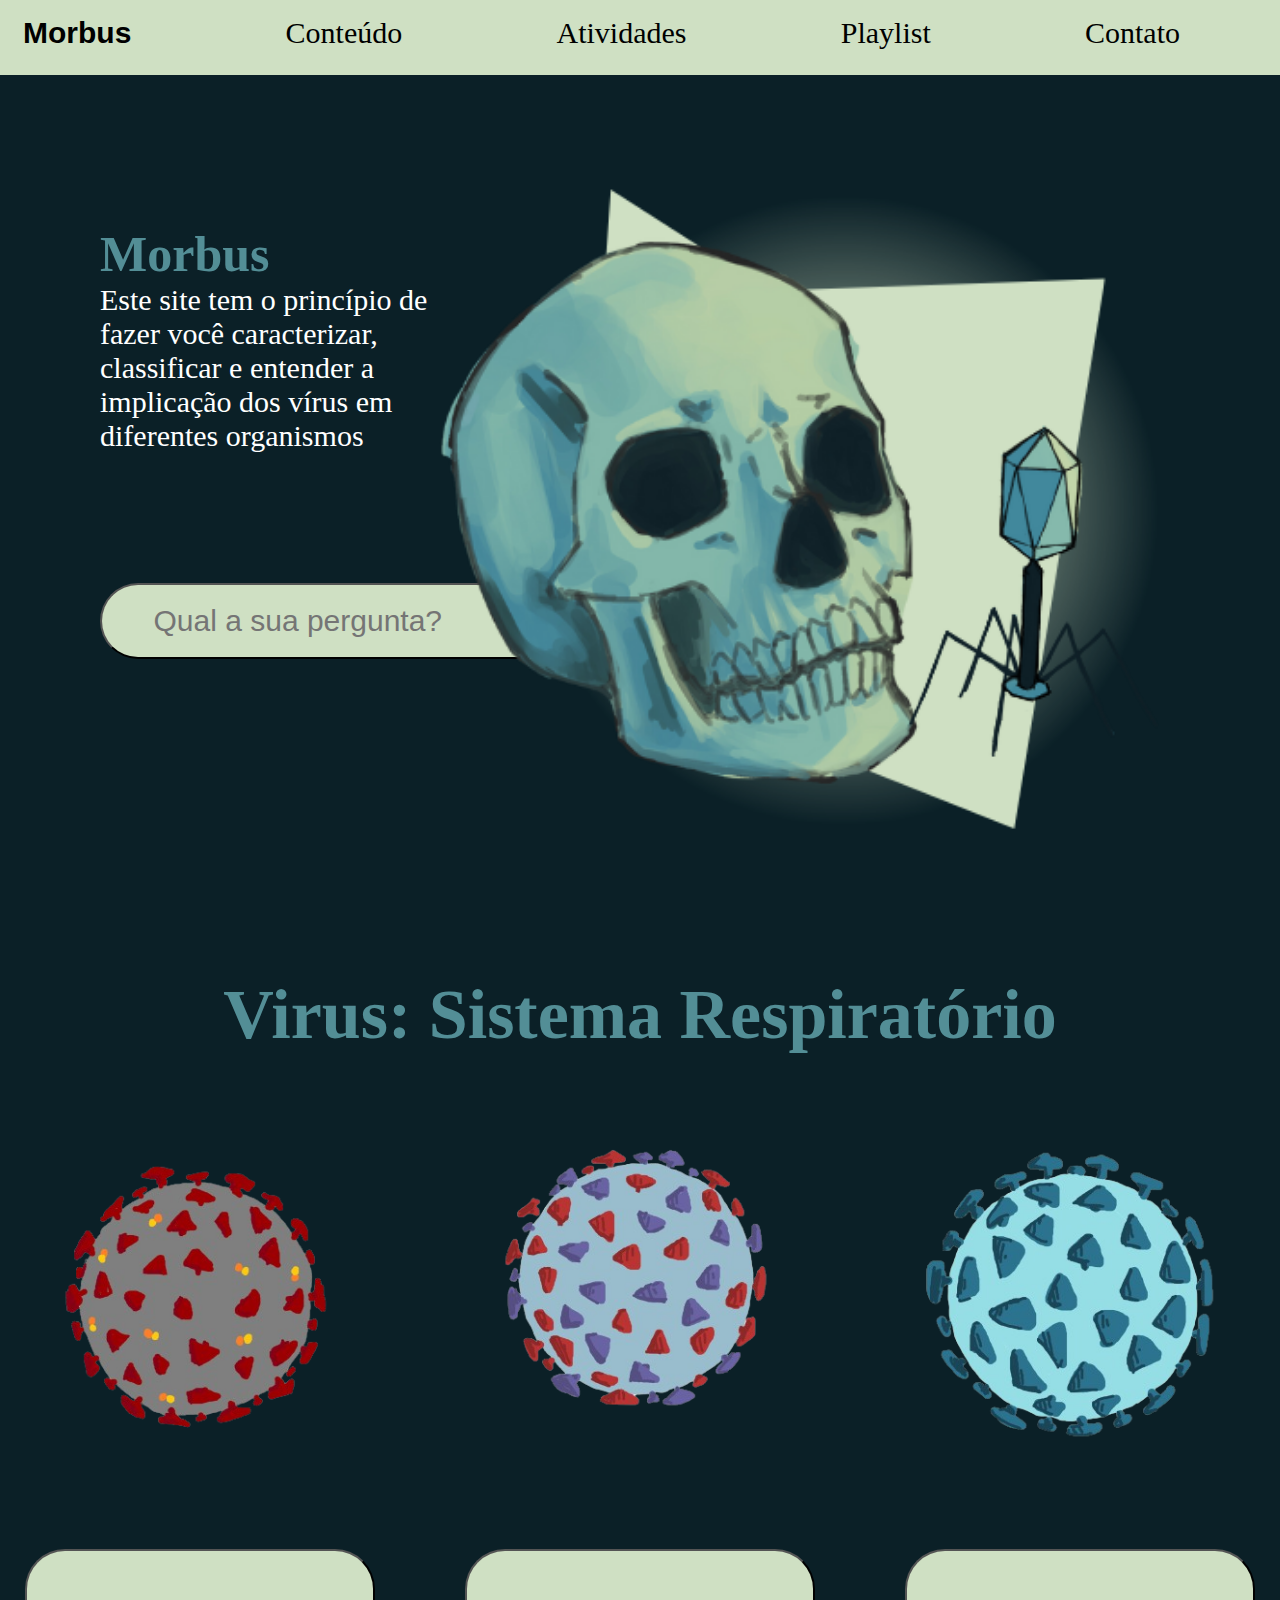
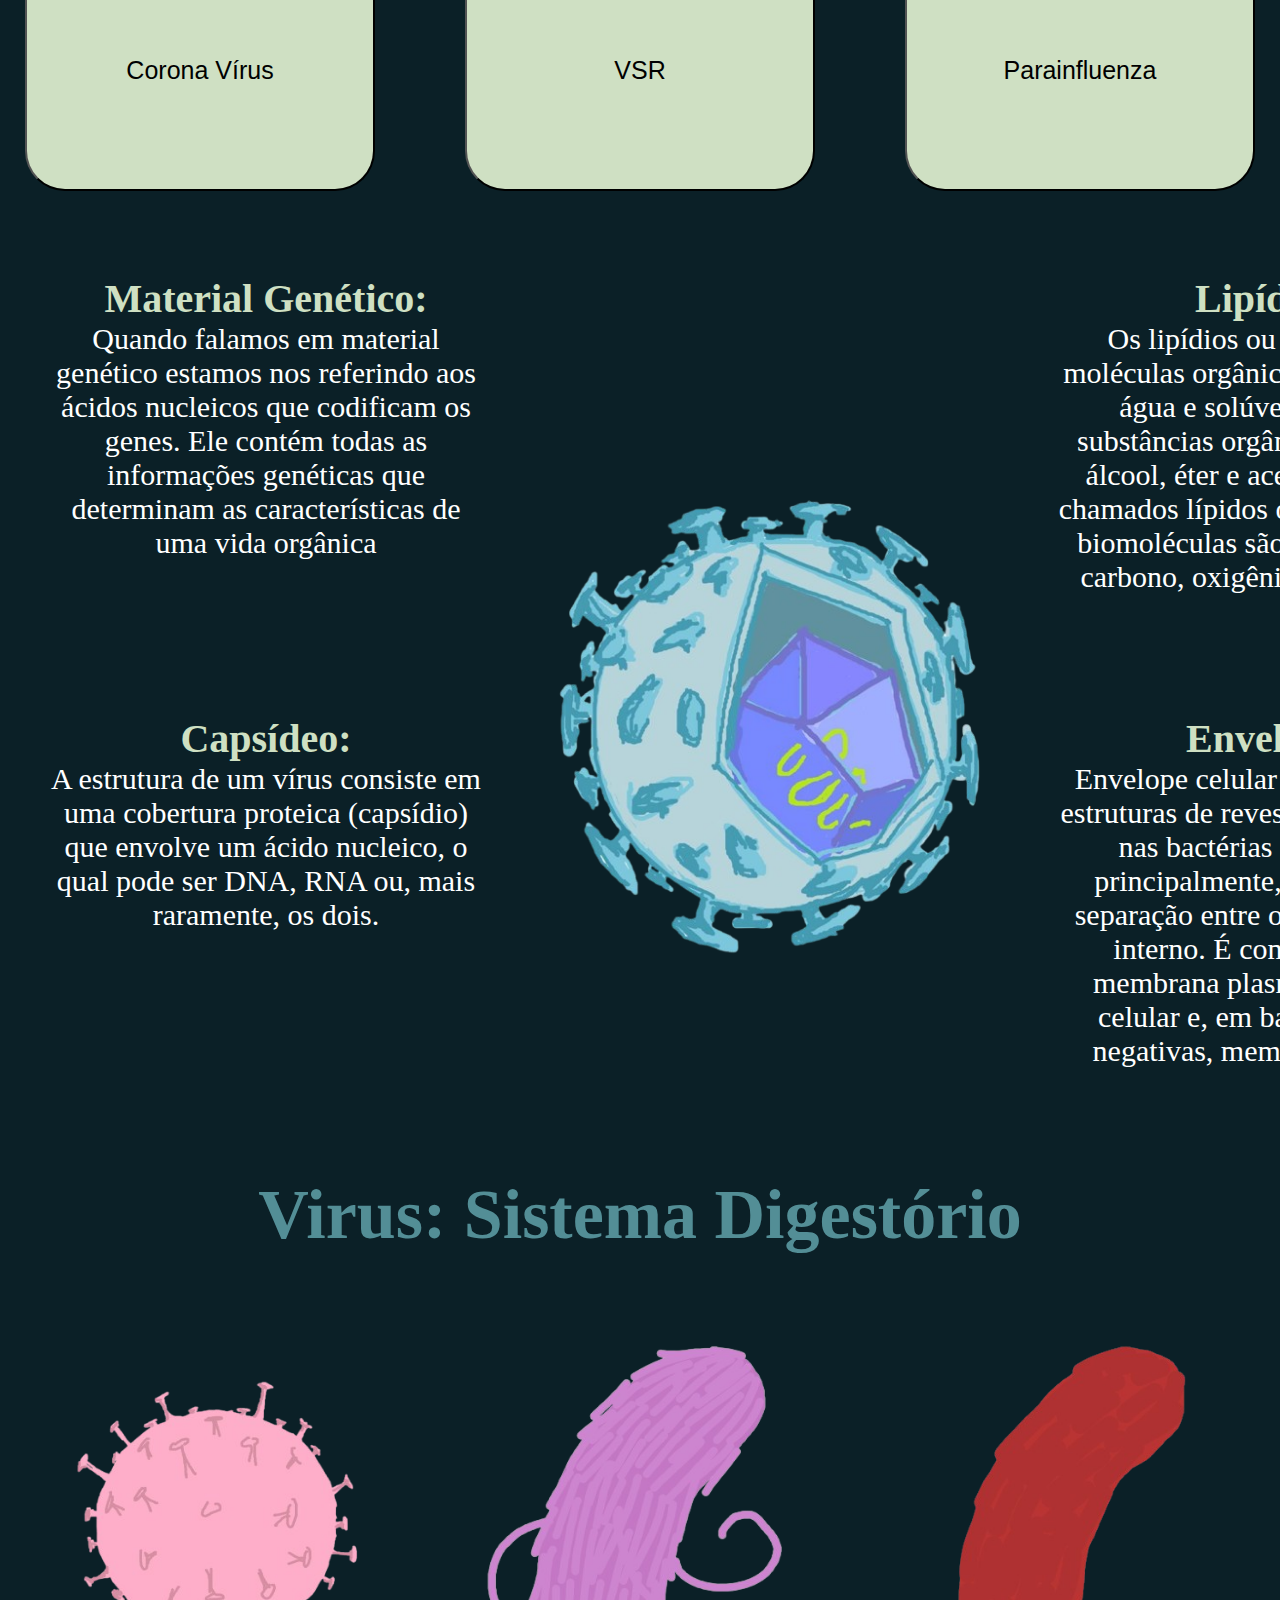
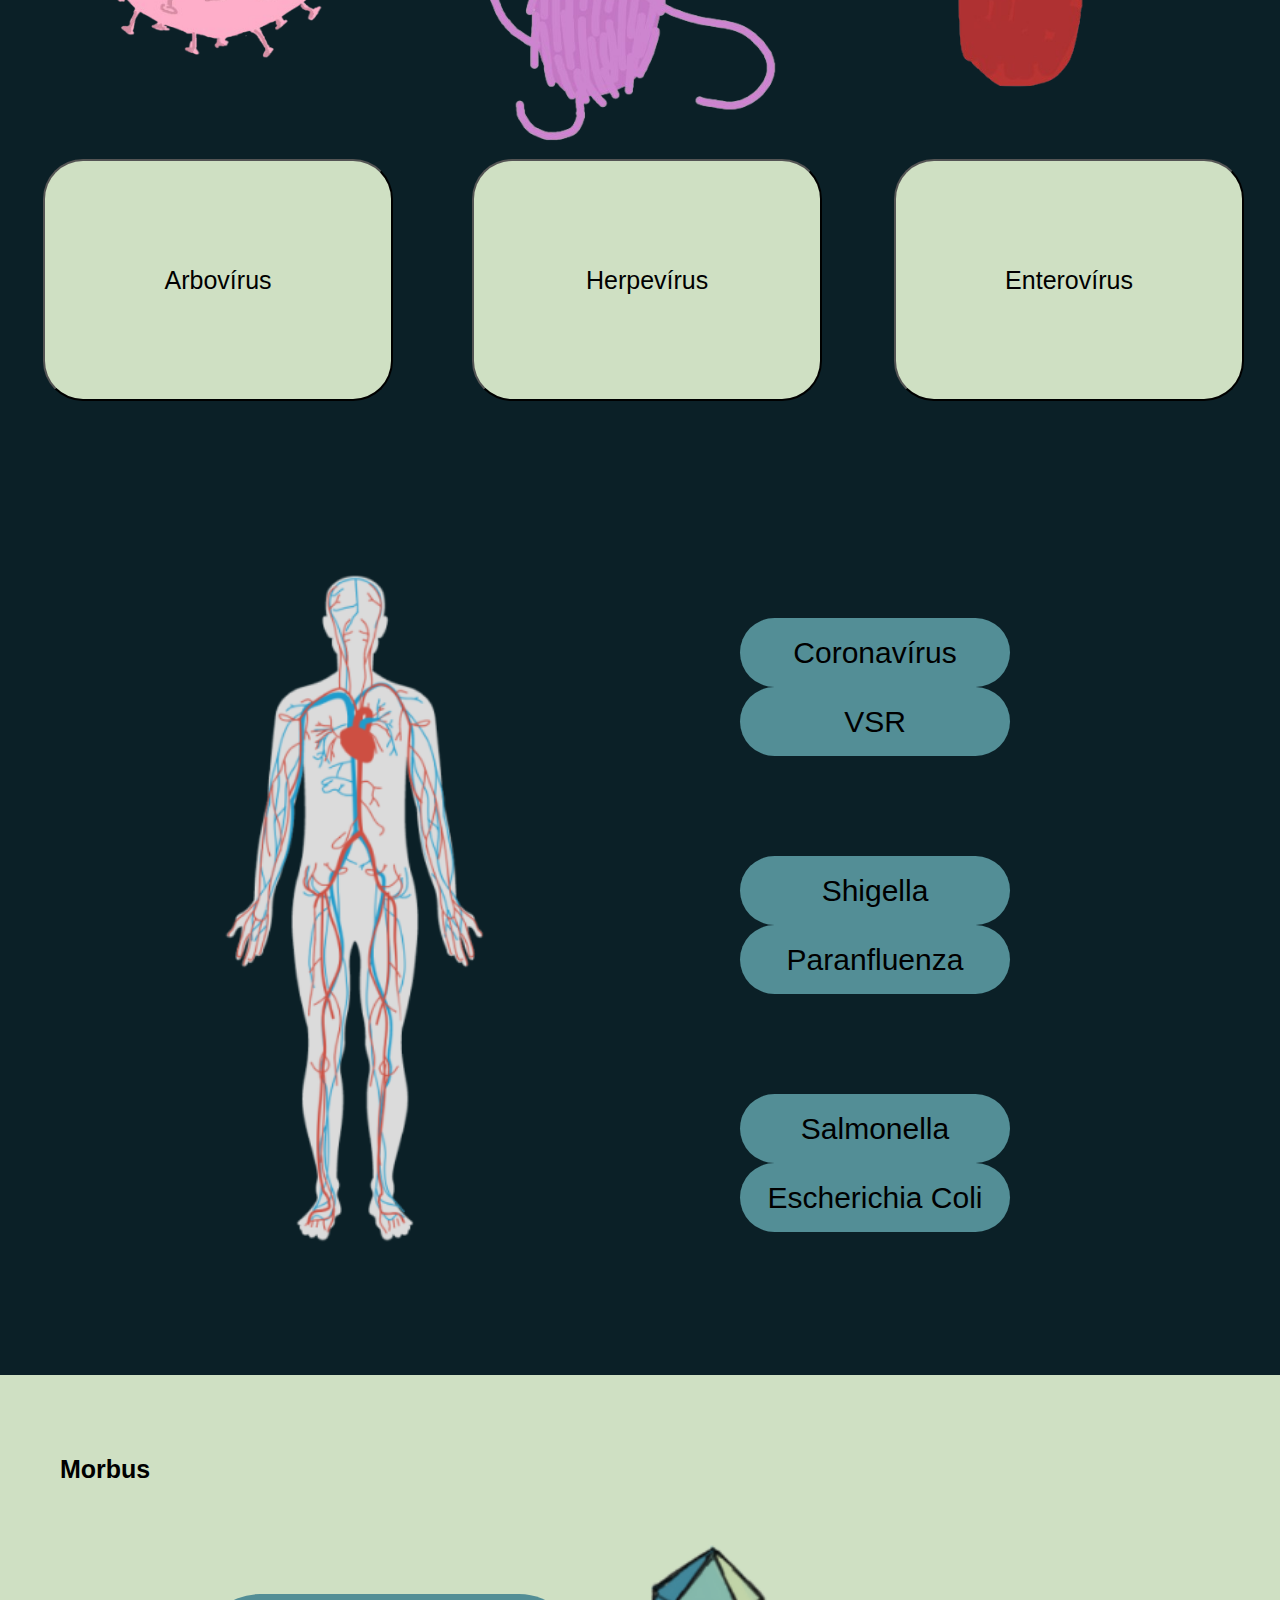
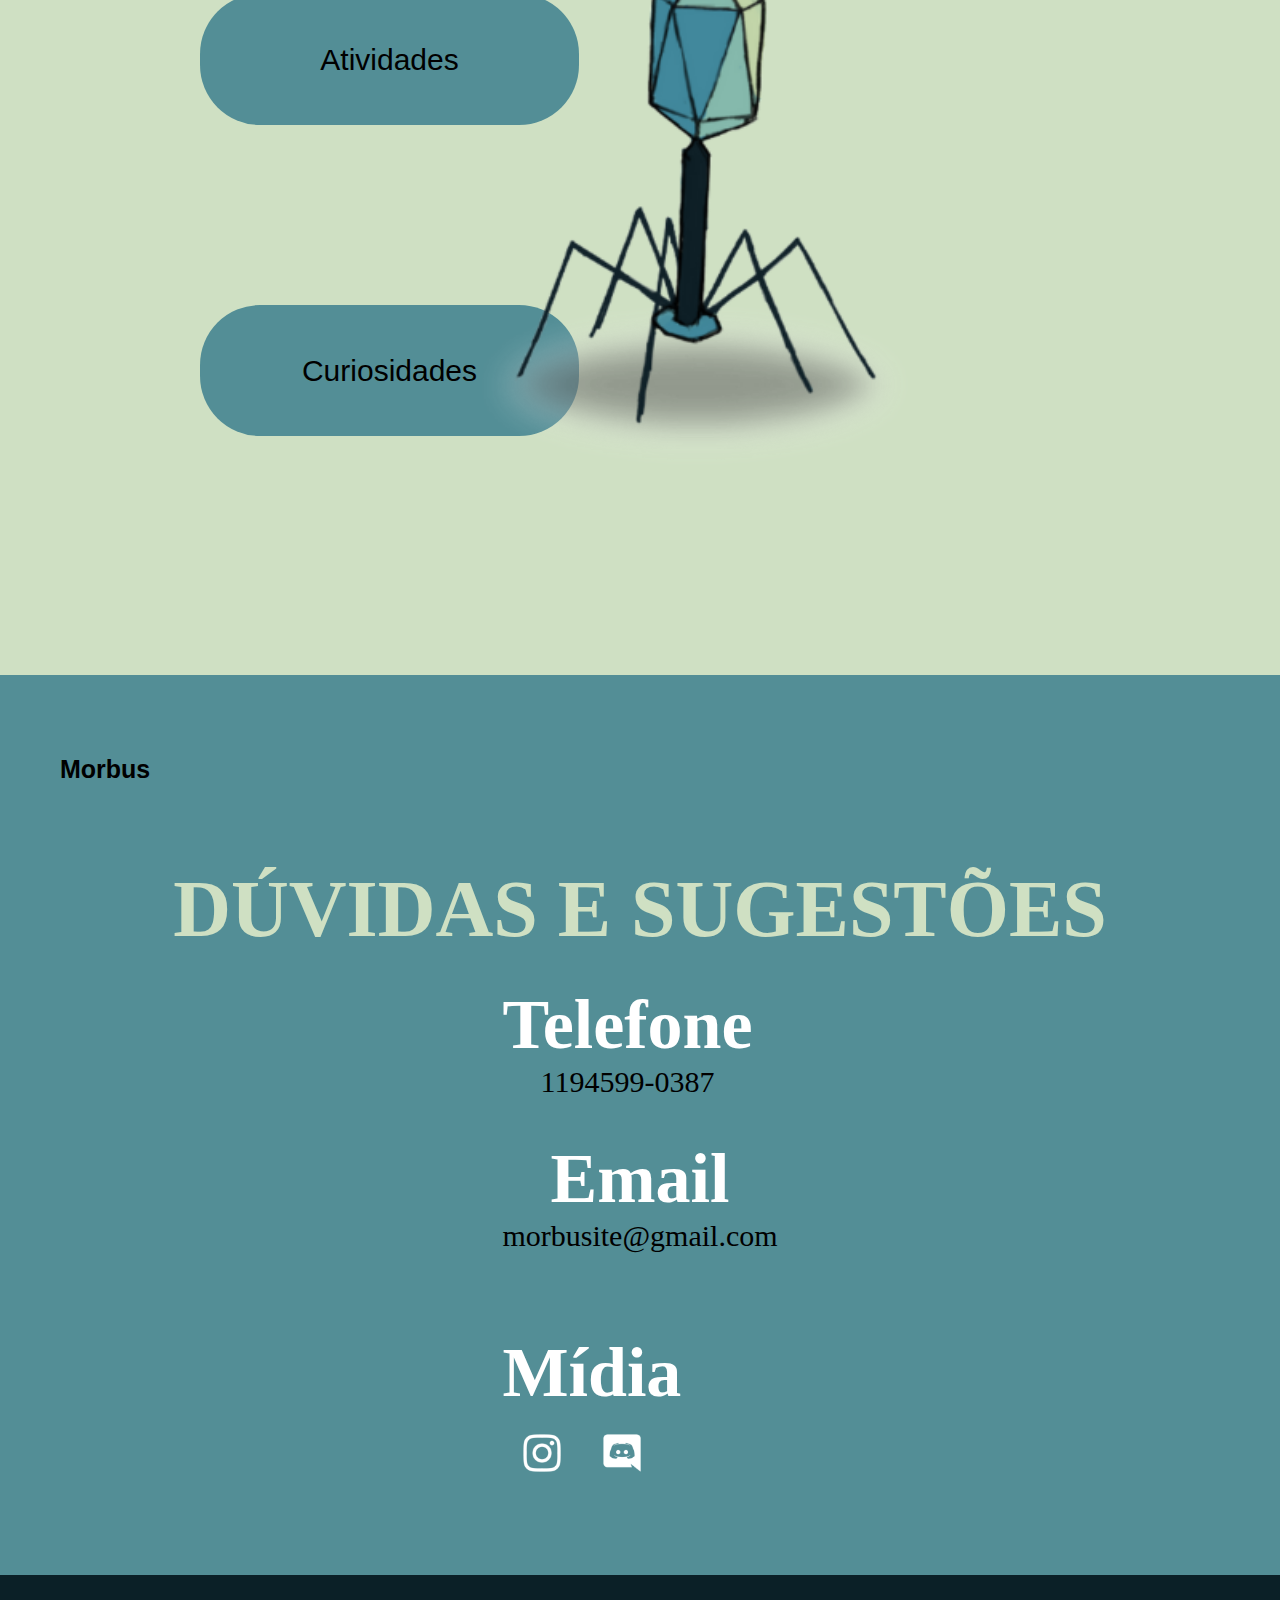
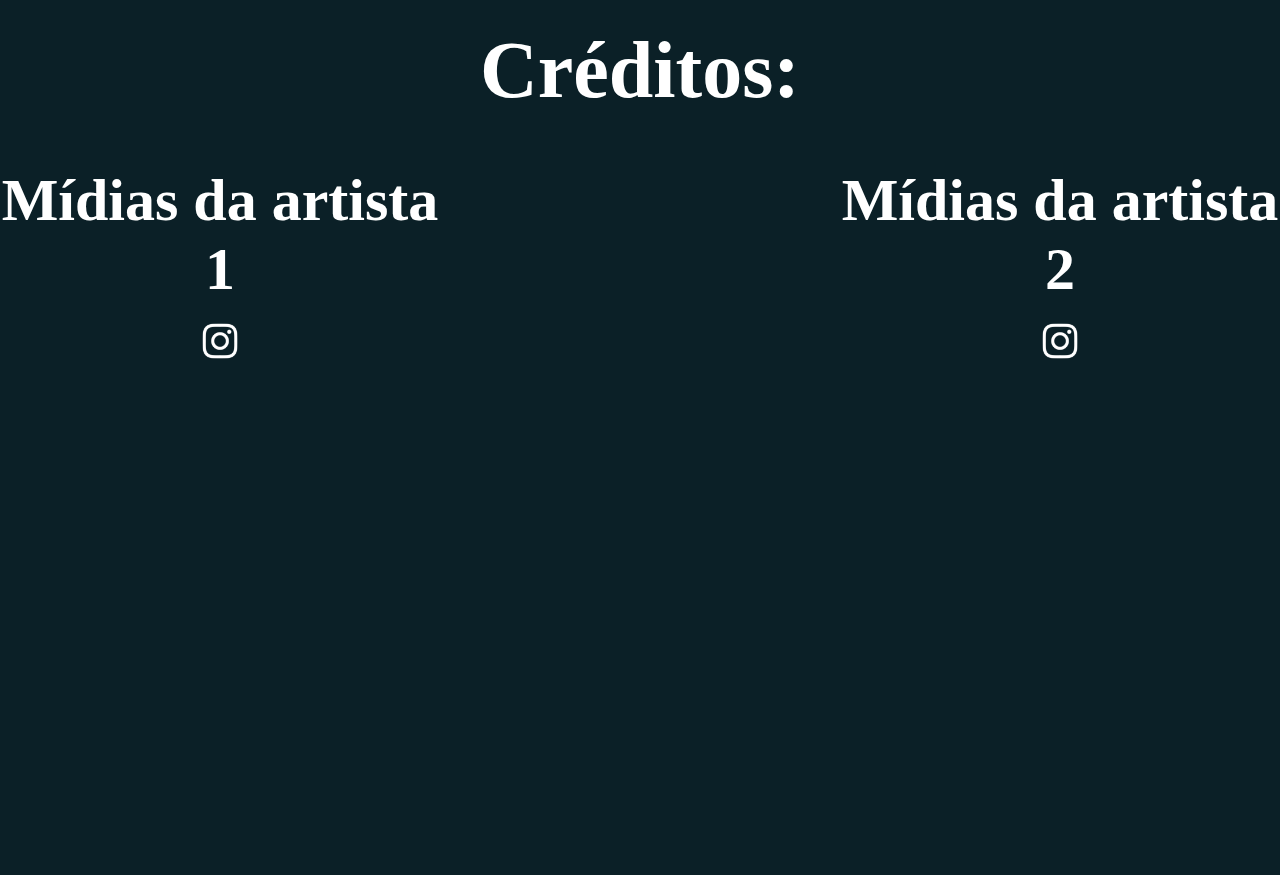
==== index.html @ 0d7a0fe8 "agr vai pfv" ====
<!DOCTYPE html>
<html lang="en">

<head>
  <meta charset="UTF-8" />
  <meta name="viewport" content="width=device-width, initial-scale=1.0" />
  <link rel="stylesheet" href="style.css" />
  <title>Morbus</title>
  <script src="./script.js" defer type="module"></script>
</head>

<body>
  <header>
    <nav class="nav-cabecalho">
      <div class="morbus"><a href="#">Morbus</a></div>
      <div class="conteudo"><a href="#">Conteúdo</a></div>
      <div class="atividades"><a href="./quiz/quiz.html">Atividades</a></div>
      <div class="playlist"><a href="https://youtu.be/LYBG9bSDJ2Q?si=UFIwoGk3dbBVIgc-">Playlist</a></div>
      <div class="contato"><a href="#contato">Contato</a></div>
    </nav>
  </header>
  <main>
    <section class="p1">
      <div class="geral">
        <div class="titulo-texto">
          <h1 class="titulo-morbus">Morbus</h1>
          <p>
            Este site tem o princípio de fazer você caracterizar, classificar
            e entender a implicação dos vírus em diferentes organismos
          </p>
        </div>
        <button class="botao-pergunta">
          <form action="pergunta usuario">
            <input type="text" placeholder="Qual a sua pergunta?" id="pergunta-usuario" />
          </form>
        </button>
        <img src="./imagens/caveirinha-certa.png" alt="caveira" />
      </div>

    </section>
    <section class="p2">
      <h1 class="respiratorio">Virus: Sistema Respiratório</h1>
      <div class="geral-2">
        <div class="corona">
          <img src="./imagens/covid.png" alt="" />
          <button class="botao-corona">
            <a href="#">Corona Vírus</a>
          </button>
        </div>
        <div class="vsr">
          <img src="./imagens/vsr.png" alt="" />
          <button class="botao-vsr">
            <a href="#">VSR</a>
          </button>
        </div>
        <div class="influenza">
          <img src="./imagens/parainfluenza.png" alt="" />
          <button class="botao-influenza">
            <a href="#">Parainfluenza</a>
          </button>
        </div>
      </div>
      <div style="display: none;" class="aparecerCorona">
        <div class="cabecalho-textos-virus">
          <img class="seta-voltar" src="./imagens/cortadinha.png" alt="seta de voltar">
          <h1 class="respiratorio">Corona Virus</h1>
        </div>
        <p class="texto-virus">A COVID-19 é uma doença
          respiratória causada pelo coronavírus
          SARS-CoV-2, que pode gerar
          sintomas como febre, tosse seca e
          perda de olfato e paladar.

          Transmitido pelo contato de saliva ou
          secreções respiratórias, ou toque em
          superfícies contaminadas e levar as
          mãos ao rosto.

          O tratamento depende da gravidade
          dos sintomas e pode incluir repouso,
          medicamentos, e, em casos graves,
          internação.
        </p>
      </div>
      <div style="display: none;" class="aparecerVSR">
        <div class="cabecalho-textos-virus">
          <img class="seta-voltar1" src="./imagens/cortadinha.png" alt="seta de voltar">
          <h1 class="respiratorio">VSR</h1>
        </div>
        <p class="texto-virus">O Vírus Sincicial Respiratório (VSR)
          é um agente viral amplamente
          disseminado que provoca infecções
          respiratórias, afetando
          predominantemente crianças
          pequenas, embora adultos também
          possam ser acometidos. Este vírus é
          uma das principais causas de
          doenças respiratórias graves em
          bebês e crianças, frequentemente
          resultando em bronquiolite e
          pneumonia, que podem exigir
          cuidados médicos intensivos devido
          à gravidade dos sintomas.
        </p>
      </div>
      <div style="display: none;" class="aparecerPara">
        <div class="cabecalho-textos-virus">
          <img class="seta-voltar2" src="./imagens/cortadinha.png" alt="seta de voltar">
          <h1 class="respiratorio">ParaInfluenza</h1>
        </div>
        <p class="texto-virus">Os vírus parainfluenza humana
          (HPIVs) causam desde resfriados até
          doenças respiratórias graves como
          crupe e pneumonia, especialmente em
          crianças. Eles pertencem à família dos
          paramixovírus e são divididos em tipos
          1, 2, 3 e 4, que variam na gravidade. As
          infecções ocorrem em ambientes como
          creches e escolas, com surtos sazonais
          predominando no outono para os tipos
          1 e 2, e o tipo 3 sendo comum na
          primavera.
        </p>
      </div>
    </section>
    <section class="p3">
      <div class="geral-3">
        <div class="textos-cima">
          <div class="material">
            <h2>Material Genético:</h2>
            <p>
              Quando falamos em material genético estamos nos referindo aos
              ácidos nucleicos que codificam os genes. Ele contém todas as
              informações genéticas que determinam as características de uma
              vida orgânica
            </p>
          </div>
          <div class="capsideo">
            <h2>Capsídeo:</h2>
            <p>
              A estrutura de um vírus consiste em uma cobertura proteica
              (capsídio) que envolve um ácido nucleico, o qual pode ser DNA,
              RNA ou, mais raramente, os dois.
            </p>
          </div>
        </div>
        <img id="centrovirus" src="./imagens/virinhocentro.png" alt="imagem estrutura do virus" />
        <div class="textos-baixo">
          <div class="lipidio">
            <h2>Lipídios:</h2>
            <p>
              Os lipídios ou gorduras são moléculas orgânicas insolúveis em
              água e solúveis em certas substâncias orgânicas, tais como
              álcool, éter e acetona. Também chamados lípidos ou lipídeos,
              essas biomoléculas são compostas por carbono, oxigênio e
              hidrogênio.
            </p>
          </div>
          <div class="envelope">
            <h2>Envelope:</h2>
            <p>
              Envelope celular é o conjunto de estruturas de revestimento
              presente nas bactérias que servem, principalmente, de proteção e
              separação entre o meio externo e interno. É constituído pela
              membrana plasmática, parede celular e, em bactérias
              gram-negativas, membrana externa.
            </p>
          </div>
        </div>
      </div>
    </section>
    <section class="p4">
      <h1 class="digestorio">Virus: Sistema Digestório</h1>
      <div class="geral-4">
        <div class="arbovirus">
          <img id="herpebolinha" src="./imagens/herpe.png" alt="" />
          <button class="botao-arbovirus">
            <a href="#">Arbovírus</a>
          </button>
        </div>
        <div class="herpesvirus">
          <img src="./imagens/arbo.png" alt="" />
          <button class="botao-herpesvirus">
            <a href="#">Herpevírus</a>
          </button>
        </div>
        <div class="enterovirus">
          <img src="./imagens/entero.png" alt="" />
          <button class="botao-enterovirus">
            <a href="#">Enterovírus</a>
          </button>
        </div>
      </div>
      <div style="display: none;" class="aparecerArbo">
        <div class="cabecalho-textos-virus">
          <img class="seta-voltar3" src="./imagens/cortadinha.png" alt="seta de voltar">
          <h1 class="respiratorio">Arbovírus</h1>
        </div>
        <p class="texto-virus">Arbovírus, ou vírus transmitidos por
          artrópodes, representam uma vasta
          gama de vírus que são transmitidos
          aos humanos e a outros vertebrados
          por meio da picada de artrópodes
          hematófagos, como mosquitos e
          carrapatos. A sigla "arbovírus" vem
          de "arthropod-borne viruses", que
          significa vírus transmitidos por
          artrópodes. Esses vírus podem
          causar uma variedade de doenças,
          desde febres leves até condições
          graves como encefalites e
          hemorragias. Além de mosquitos e
          carrapatos, outros artrópodes, como
          flebotomíneos e moscas, também
          podem desempenhar um papel na
          transmissão desses vírus.
        </p>
      </div>
      <div style="display: none;" class="aparecerHerpes">
        <div class="cabecalho-textos-virus">
          <img class="seta-voltar4" src="./imagens/cortadinha.png" alt="seta de voltar">
          <h1 class="respiratorio">Herpesvírus</h1>
        </div>
        <p class="texto-virus">
          Os herpesvírus, da família
          Herpesviridae, são vírus de DNA
          conhecidos por causar infecções
          latentes, permanecendo no corpo ao
          longo da vida após a infecção inicial.
          Incluem HSV-1, HSV-2, varicela-zóster,
          Epstein-Barr e citomegalovírus. Esses
          vírus podem reativar-se devido a
          fatores biológicos ou ambientais.
          Pessoas imunodeprimidas, como
          aquelas com HIV, são mais suscetíveis.
          A transmissão ocorre por contato
          direto ou indireto, através de secreções
          orais e fluidos corporais.
        </p>
      </div>
      <div style="display: none;" class="aparecerEntero">
        <div class="cabecalho-textos-virus">
          <img class="seta-voltar5" src="./imagens/cortadinha.png" alt="seta de voltar">
          <h1 class="respiratorio">Enterovírus</h1>
        </div>
        <p class="texto-virus">Os enterovírus pertencem à família
          Picornaviridae e são uma das
          principais causas de doenças
          infecciosas em humanos, especialmente
          em crianças. Eles são altamente
          contagiosos e podem provocar uma
          variedade de doenças, desde infecções
          leves como resfriados e gastroenterites
          até condições graves, como meningite
          viral e paralisia flácida aguda. A
          transmissão ocorre principalmente por
          ingestão de contaminados e por
          secreções respiratórias. Os enterovírus
          são notórios por causar surtos sazonais
          e epidemias, e podem ser
          particularmente perigosos para
          pessoas com sistemas imunológicos
          comprometidos.
        </p>
      </div>
    </section>
    <section class="p5">
      <img class="corpo-original" src="./imagens/corpinho.png" alt="" />
      <h2 class="paravermais">Passe o mouse em cima para ver mais</h2>
      <div class="popup">
        
        <h3>Coronavírus</h3>
        <p>Para me reproduzir, eu preciso invadir uma célula hospedeira e usar a maquinaria dela para criar mais cópias de mim mesmo.</p>
      </div>
      <div class="popup1">
        <h3>VSR</h3>
        <p>Quase todas as crianças serão infectadas por mim pelo menos uma vez antes dos dois anos de idade</p>
      </div>
      <div class="popup2">
        <h3>Shigella</h3>
        <p>Eu sou responsável por causar a shigelose, uma infecção intestinal que pode provocar diarreia severa, febre e dores abdominais/p>
      </div>
      <div class="popup3">
        <h3>Parainfluenza</h3>
        <p>Eu sou conhecido por causar infecções respiratórias em crianças pequenas, como laringite e bronquiolite.</p>
      </div>
      <div class="popup4">
        <h3>Salmonella</h3>
        <p>Eu costumo me espalhar através de alimentos crus ou malcozidos, especialmente carne, ovos e laticínios.</p>
      </div>
      <div class="popup5">
        <h3>Escherichia Coli</h3>
        <p>Eu sou uma bactéria que pode viver no intestino de pessoas e animais de forma inofensiva</p>
      </div>
      <img class="corpo-coronaImg"  style="display: none;" src="./imagens-corpo/corpo1.png" alt="">
      <img class="corpo-vsrImg"  style="display: none;" src="./imagens-corpo/corpo2.png" alt="">
      <img class="corpo-shigellaImg" style="display: none;" src="./imagens-corpo/corpo3.png" alt="">
      <img class="corpo-paraImg" style="display: none;" src="./imagens-corpo/corpo4.png" alt="">
      <img class="corpo-salmonellaImg"  style="display: none;" src="./imagens-corpo/corpo5.png" alt="">
      <img class="corpo-coliImg" style="display: none;" src="./imagens-corpo/corpo6.png" alt="">
      <div class="geral-5">
        <div class="cv">
          <button class="corpo-corona">Coronavírus</button>
          <button class="corpo-vsr">VSR</button>
        </div>
        <div class="sp">
          <button class="corpo-shigella">Shigella</buttonc>
          <button class="corpo-para">Paranfluenza</button>
        </div>
        <div class="se">
          <button class="corpo-salmonella">Salmonella</button>
          <button class="corpo-coli">Escherichia Coli</button>
        </div>
      </div>
    </section>
    <section class="p6">
      <div class="geral-6">
        <div class="morbus-p6"><a href="#">Morbus</a></div>
        <div class="botao-atividade">
          <a href="./quiz/quiz.html"><button>Atividades</button></a>
        </div>
        <div class="botao-curiosidade">
          <a href="./curiosidades/curiosidade.html"><button>Curiosidades</button></a>
        </div>
      </div>
      <div class="perninha"><img src="./imagens/perninha.png" alt="" /></div>
    </section>
    <section class="p7" id="contato">
      <div class="geral-7">
        <div class="morbus-p7"> <a href="#">Morbus</a> </div>
         <h2>Dúvidas e sugestões</h2>
        <div class="centro">
         
          <div class="telefone">
            <h3>Telefone</h3>
            <p>1194599-0387</p>
          </div>
          <div>
            <h3 class="email"> Email</h3>
            <a href="https://mail.google.com/mail/u/0/?ogbl" target="_blank">
              <p>morbusite@gmail.com</p>
          </div>
          <div class="midias">
            <h3 class="mtexto">
              Mídia
            </h3>
            <div class="imgs">
              
              <a href=""><img src="./imagens/insta.png" alt=""></a>
              <a href="http://discordapp.com/users/1274413495202484369"><img src="./imagens/disc.png" alt=""></a>
            </div>
          </div>
        </div>
      </div>
    </section>
    <section class="p8">
      <h1>Créditos:</h1>
      <div class="geral-8">
        <div class="artista-1">
          <h2>Mídias da artista 1</h2>
          <div class="midiascredito">

            <a href="https://www.instagram.com/nanami_77m?igsh=MXNlcjMyd2o3eDFmcA=="><img src="./imagens/insta.png" alt=""></a>
          </div>
        </div>
        <div class="artista-2">
          <h2>Mídias da artista 2</h2>
          <div class="midiascredito">
            <a href="https://www.instagram.com/jucaszsz?igsh=MW9qYTZyZXA4ZHdpMQ=="><img src="./imagens/insta.png" alt=""></a>
          </div>
        </div>
      </div>
    </section>
  </main>
</body>

</html>
---- style.css ----
*{
    padding: 0;
    margin: 0;
    box-sizing: border-box;
}

header{
    background-color:#CFE0C3;    
    height: 75px;
}

main{
    background-color: #0B2027;
}

a{
    text-decoration: none;
    color: black;
    font-size: 25px;
}

a:hover {
    transition: transform 0.3s ease-in-out;
    transform: scale(1.05);
}

.nav-cabecalho{
    display: flex;
    justify-content: space-between;
    width: 100%;
    gap: 30px 100px;
    padding: 16px 100px 16px 23px;
}

.nav-cabecalho a{
    font-size: 30px;
   
}



.morbus{
    font-family: 'Gill Sans', 'Gill Sans MT', Calibri, 'Trebuchet MS', sans-serif;
    font-weight: 800;
}

.morbus:hover,
.nav-cabecalho div:hover {
    transition: transform 0.1s ease-in-out;
    transform: scale(1.03);
}

.conteudo, .atividades, .playlist, .contato{
    
    font-family: aly;
}

.titulo-texto{
    padding: 150px 0px 40px 100px;
}


.p1{
    display: flex;
    height: 100svh;
    
}

.geral img{
    display: flex;
    width: 900px;
    height: 900px;
    position: absolute;
    right: 90px;
    top: 150px;
}

.titulo-morbus{
    font-size: 50px;
    color: #538E96;
}

.p1 p{
    color: #fff;
    width: 360px;
    height: 210px;
    font-size: 30px;
    font-family: neue;
}


.botao-pergunta{
    background-color: #CFE0C3;
    border-radius: 40px;
    width: 507px;
    height: 76px;
    margin-left: 100px;
    margin-top: 50px;
}

.botao-pergunta input{
    background-color: #CFE0C3;
    width: 400px;
    height:60px ;
    font-size:30px ;
    border: none;
}

  input[type="text"] {
    outline: none;
    border: none;  
  }s

#pergunta-usuario::placeholder{
    font-size: 30px;
    color: black;
}


.p2,
.p3,
.p4{
    height: 100svh;
}

.respiratorio,
.digestorio{
    color: #538E96;
    text-align: center;
    font-size: 70px;
}

.geral-2{
    display: flex;
    justify-content: center;
    align-items: center;
    text-align: center;
    margin-top: -10px;
}

.geral-2 img{
    margin-left: -10px;
    height: 500px;
    width: 450px;
}

.geral-4 #herpebolinha {
    height: 450px;
    width: 425px;
}


.geral-2 button{
    background-color: #CFE0C3;
    width: 350px;
    height: 242px;
    border-radius: 40px;
}

.geral-4 img{
    margin-left: -10px;
    height: 450px;
    width: 400px;
}

.geral-3 {
    display: flex;
    justify-content: space-between;
}

.geral-3 #centrovirus {
    height: 500px;
    width: 500px;
    margin-block: auto;
}

.geral-3 h2{
    color: #CFE0C3;
    font-size: 40px;
    text-align: center;
}

.geral-3 p{
    color: #fff;
    font-size: 30px;
    text-align: center;
}

.textos-cima,
.textos-baixo{
    display: flex;
    justify-content: space-between;
    flex-direction: column;
    margin: 0px 50px;
}

.material,
.capsideo,
.lipidio,
.envelope{
    width: 432px;
    height: 440px;
}

.geral-4{
    display: flex;
    justify-content: center;
    align-items: center;
    text-align: center;
}

.geral-4 button{
    background-color: #CFE0C3;
    width: 350px;
    height: 242px;
    border-radius: 40px;
}

.p4 > h1 {
    margin-bottom: 50px;
}


.p5{
    display: flex;
    justify-content: space-around;
    align-items: center;
    height: 100svh;
}



.p5 img{
    display: flex;
    justify-content: flex-start;
    height: 700px;
}


.p5 .geral-5 {
    display: flex;
    justify-content: center;
    flex-direction: column;
    align-items: center;
    height: 100svh;
}

.p5 button{
    background-color: #538E96;
    color: black;
    border: none;
    border-radius: 60px;
    width: 270px;
    height: 69px;
    font-size: 30px;

}

.cv,
.sp,
.se{
    padding: 50px 40px;
}

.cv button,
.sp button,
.se button {
    margin-right: 10px;
}

.p6{
    background-color: #CFE0C3;
    height: 100svh;
    display: flex;
}

.p6 button{
    background-color: #538E96;
    color: black;
    border: none;
    border-radius: 60px;
    width: 379px;
    height: 131px;
    font-size: 30px;  
}

.p6 button:hover {
    transition: transform 0.3s ease-in-out;
    transform: scale(1.06);
}

.botao-atividade,
.botao-curiosidade{
    flex-direction: column;
    margin: 30px 350px 180px 200px;
    justify-content: center;
    align-items: center;
}


.perninha img{
    display: flex;
    position: absolute;
    right: 200px;
    width: 800px;
    height: 800px;
    margin-top: 30px;
}

.morbus-p6{
    padding:  80px 60px;
    font-family: 'Gill Sans', 'Gill Sans MT', Calibri, 'Trebuchet MS', sans-serif;
    font-weight: 800;
}

.p7{
    background-color: #538E96;
    height: 100svh;
    padding: -40px;
}

.morbus-p7{
    padding:  80px 60px;
    font-family: 'Gill Sans', 'Gill Sans MT', Calibri, 'Trebuchet MS', sans-serif;
    font-weight: 800;
}

.geral-7 h2{
    color: #CFE0C3;
    font-size: 80px;
    display: flex;
    justify-content: center;
}

.geral-7 h3{
    display: flex;
    justify-content: center;
    color: #fff;
    font-size: 70px;
}

.geral-7 p{
    display: flex;
    justify-content: center;
    text-align: right;
    font-size: 50px;
}

.geral-7 img{
    display: flex;
    justify-content: center;
}

.p8{
    color: #fff;
    height: 100svh;
}

.p8 h1{
    display: flex;
    justify-content: center;
    font-size: 80px;
    padding-top: 50px;
}

.geral-8{
    display: flex;
    justify-content: center;
    text-align: center;
    font-size: 40px;
    gap: 400px;
    margin-top: 50px;
}

.artista-1 a,
.artista-2 a{
    display: flex;
    justify-content: center;
    align-items: center;
}

.geral-8 img{
    height: 74px;
    width: 74px;
}

.telefone {
    margin-top: 20px;
}


.geral-7 h2 {
    text-transform: uppercase;
}

.geral-7 .centro {
    padding-top: 10px;
    margin-inline: auto;
}

.centro {
    display: flex;
    flex-direction: column;
    justify-content:left;
    align-items:flex-start;
    width: fit-content;
    gap: 40px;
}

.centro h3 {
    font-size: 70px;
}

.centro p{
    font-size: 30px;
}

.midias {
    display: flex;
    flex-direction: column;
}
.midias a img {
    width: 80px;
    height: 80px;
}

.imgs {
    cursor: pointer;
    display: flex;
}

.midiascredito {
    display: flex;
    width: fit-content;
    margin-inline: auto;
}

.p2 .texto-virus  {
    color: white;
    display: flex;
    justify-content: center;
    align-items: center;
    padding-inline: 300px;
    font-size: 50px;
    margin-top: 120px;
    text-align: center;
}

.p4 .texto-virus  {
    color: white;
    display: flex;
    justify-content: center;
    align-items: center;
    padding-inline: 300px;
    font-size: 50px;
    margin-top: 120px;
    text-align: center;

}

.cabecalho-textos-virus {
    display: flex;
    justify-content: center;
}


.cabecalho-textos-virus img {
    width: 120px;
    height: 120px;
    position: absolute;
    left: 40px;
}

.cabecalho-textos-virus img:hover {
    transition: transform 0.3s ease-in-out;
    transform: scale(1.08);
}

.geral-2 button:hover {
    transition: transform 0.3s ease-in-out;
    transform: scale(1.08);
}

.geral-4 button:hover {
    transition: transform 0.3s ease-in-out;
    transform: scale(1.08);
}

.geral-5 button:hover {
    transition: transform 0.3s ease-in-out;
    transform: scale(1.05);
}

.popup,
.popup1, .popup2, .popup3, .popup4, .popup5  {
    display: none;
    position: absolute;
    width: 200px;
    color: black;
    left: 500px;
    margin-bottom: 600px;
    z-index: 999;
    border: 1px solid black;
    padding: 20px;
    background-color: #CFE0C3;
    border-radius: 16px;
}

.popup h3,.popup1 h3, .popup2 h3, .popup3 h3, .popup4 h3, .popup5 h3 {
    display: flex;
    justify-content: center;
}

.popup p, .popup1 p, .popup2 p , .popup3 p, .popup4 p, .popup5 p{
    text-align: center;
}

.paravermais {
    display: none;
    color: white;
    position: absolute;
    left: 250px;
    margin-bottom: 800px;
}

html {
    scroll-behavior: smooth;
  }
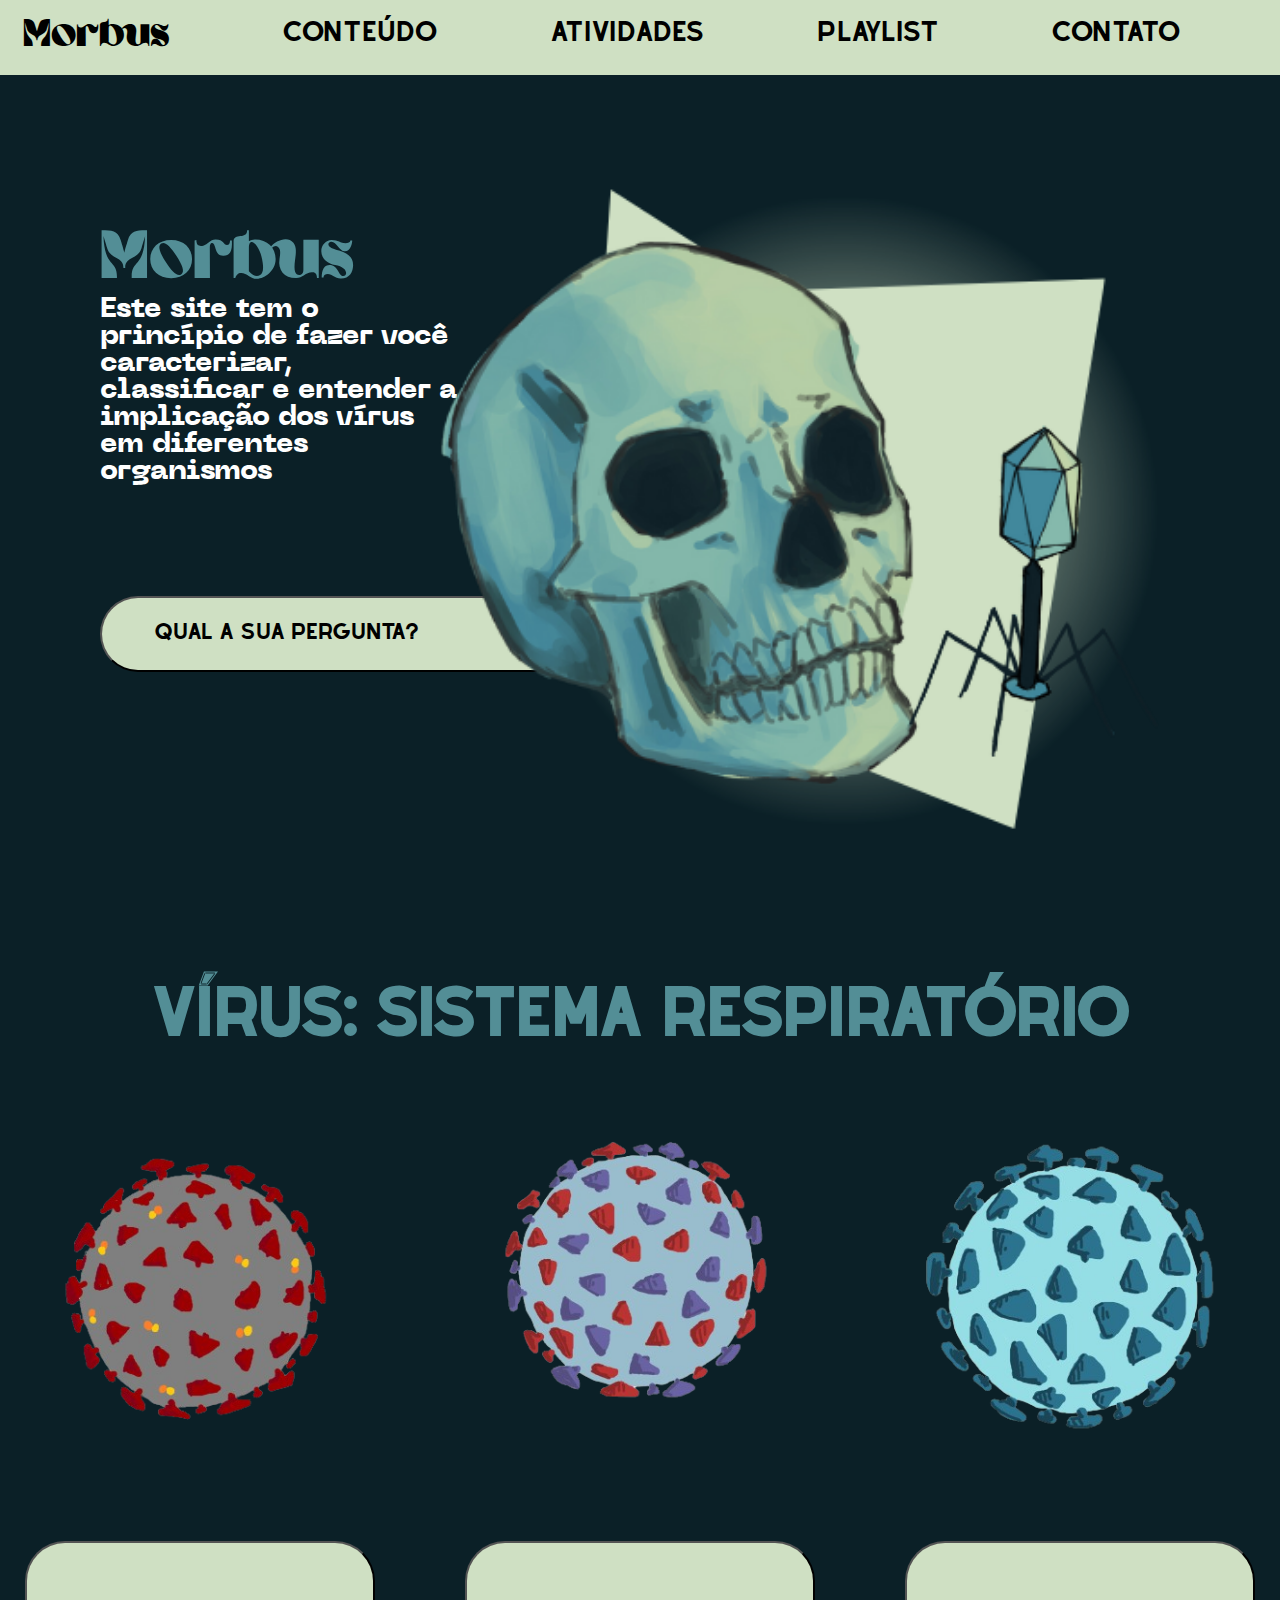
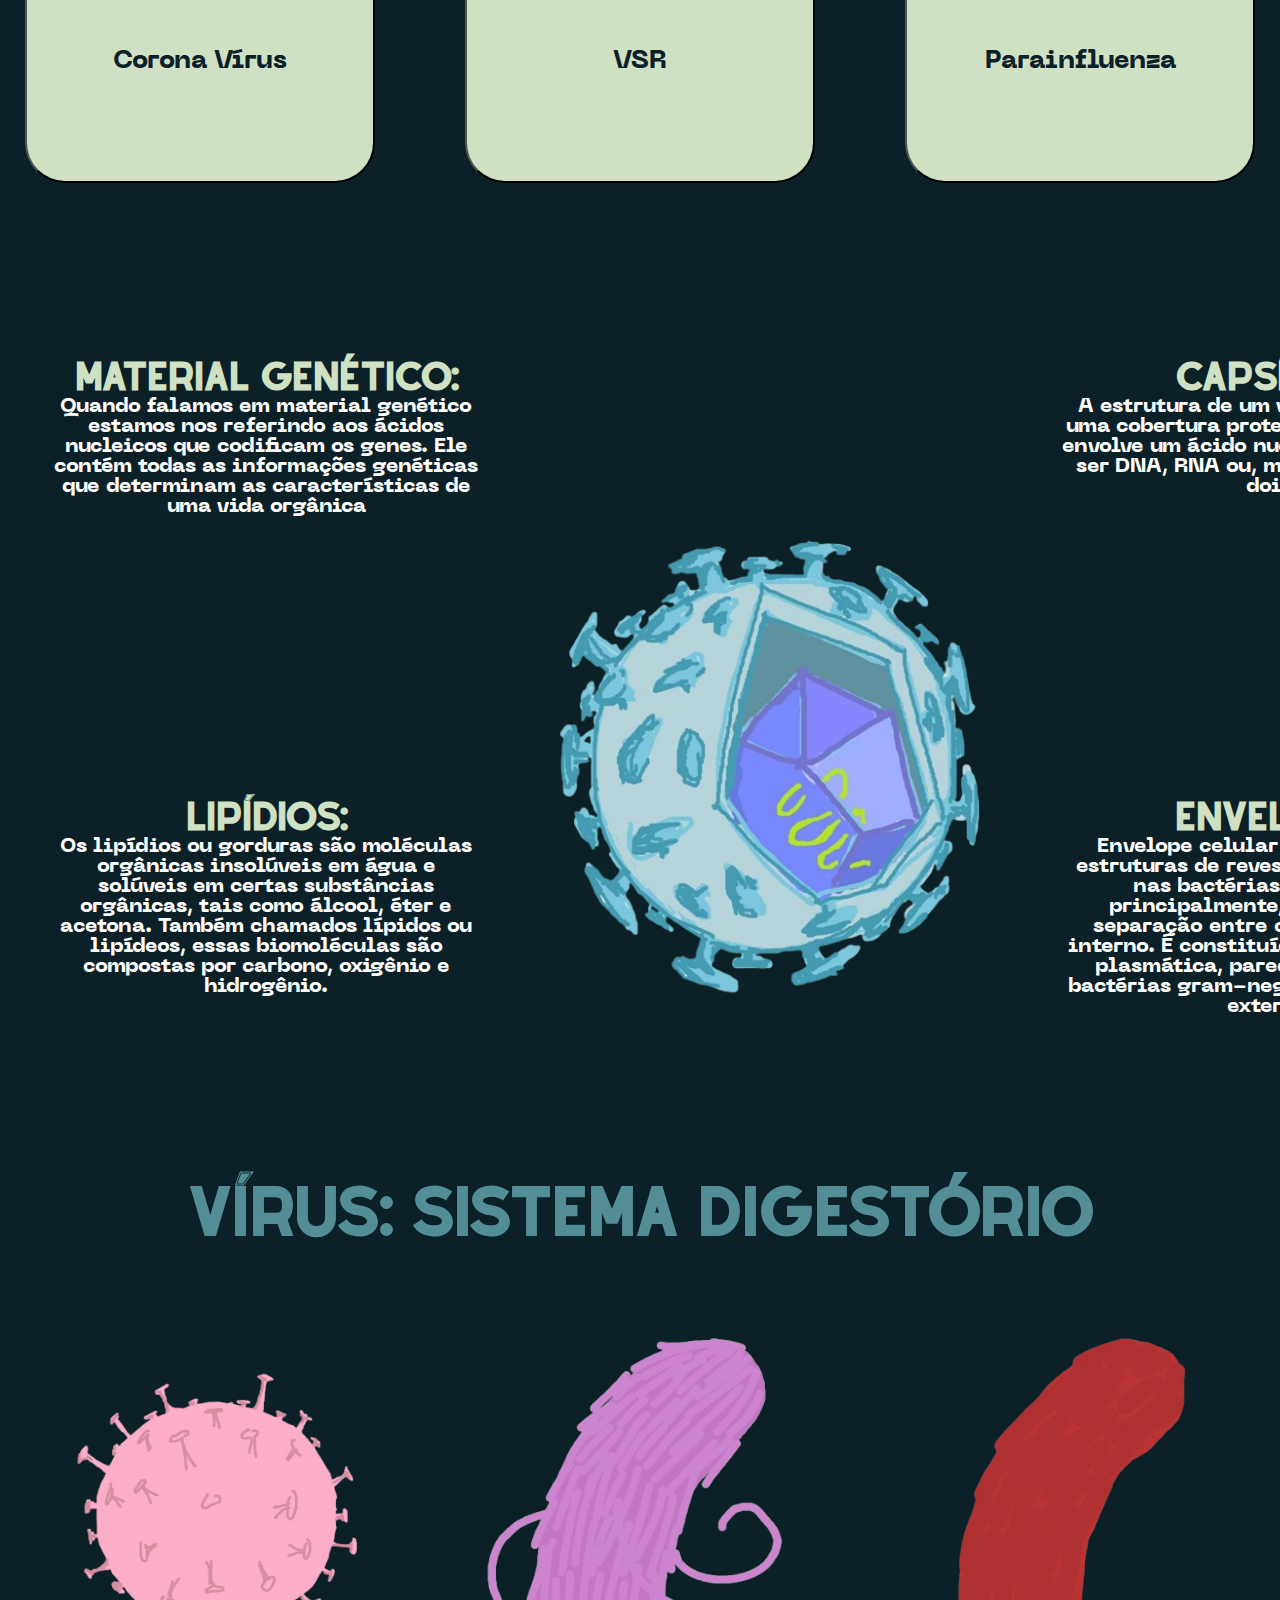
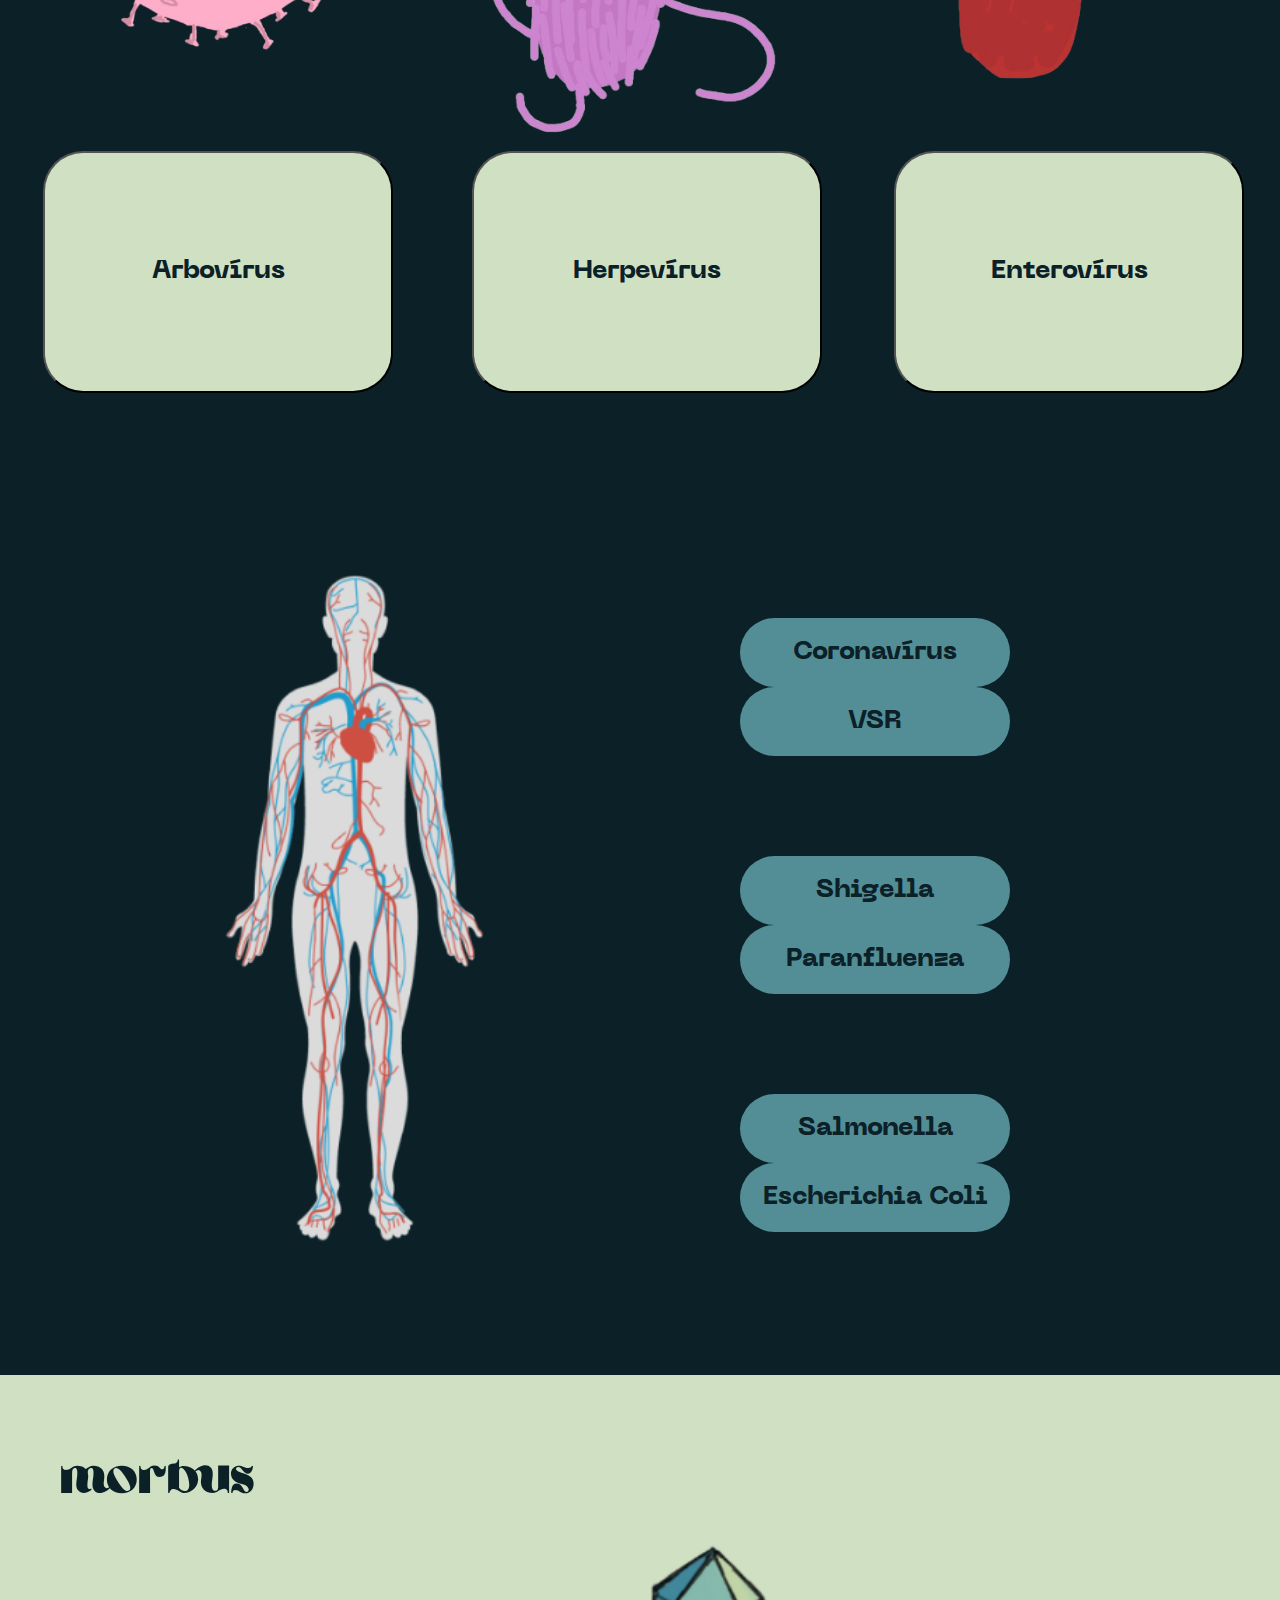
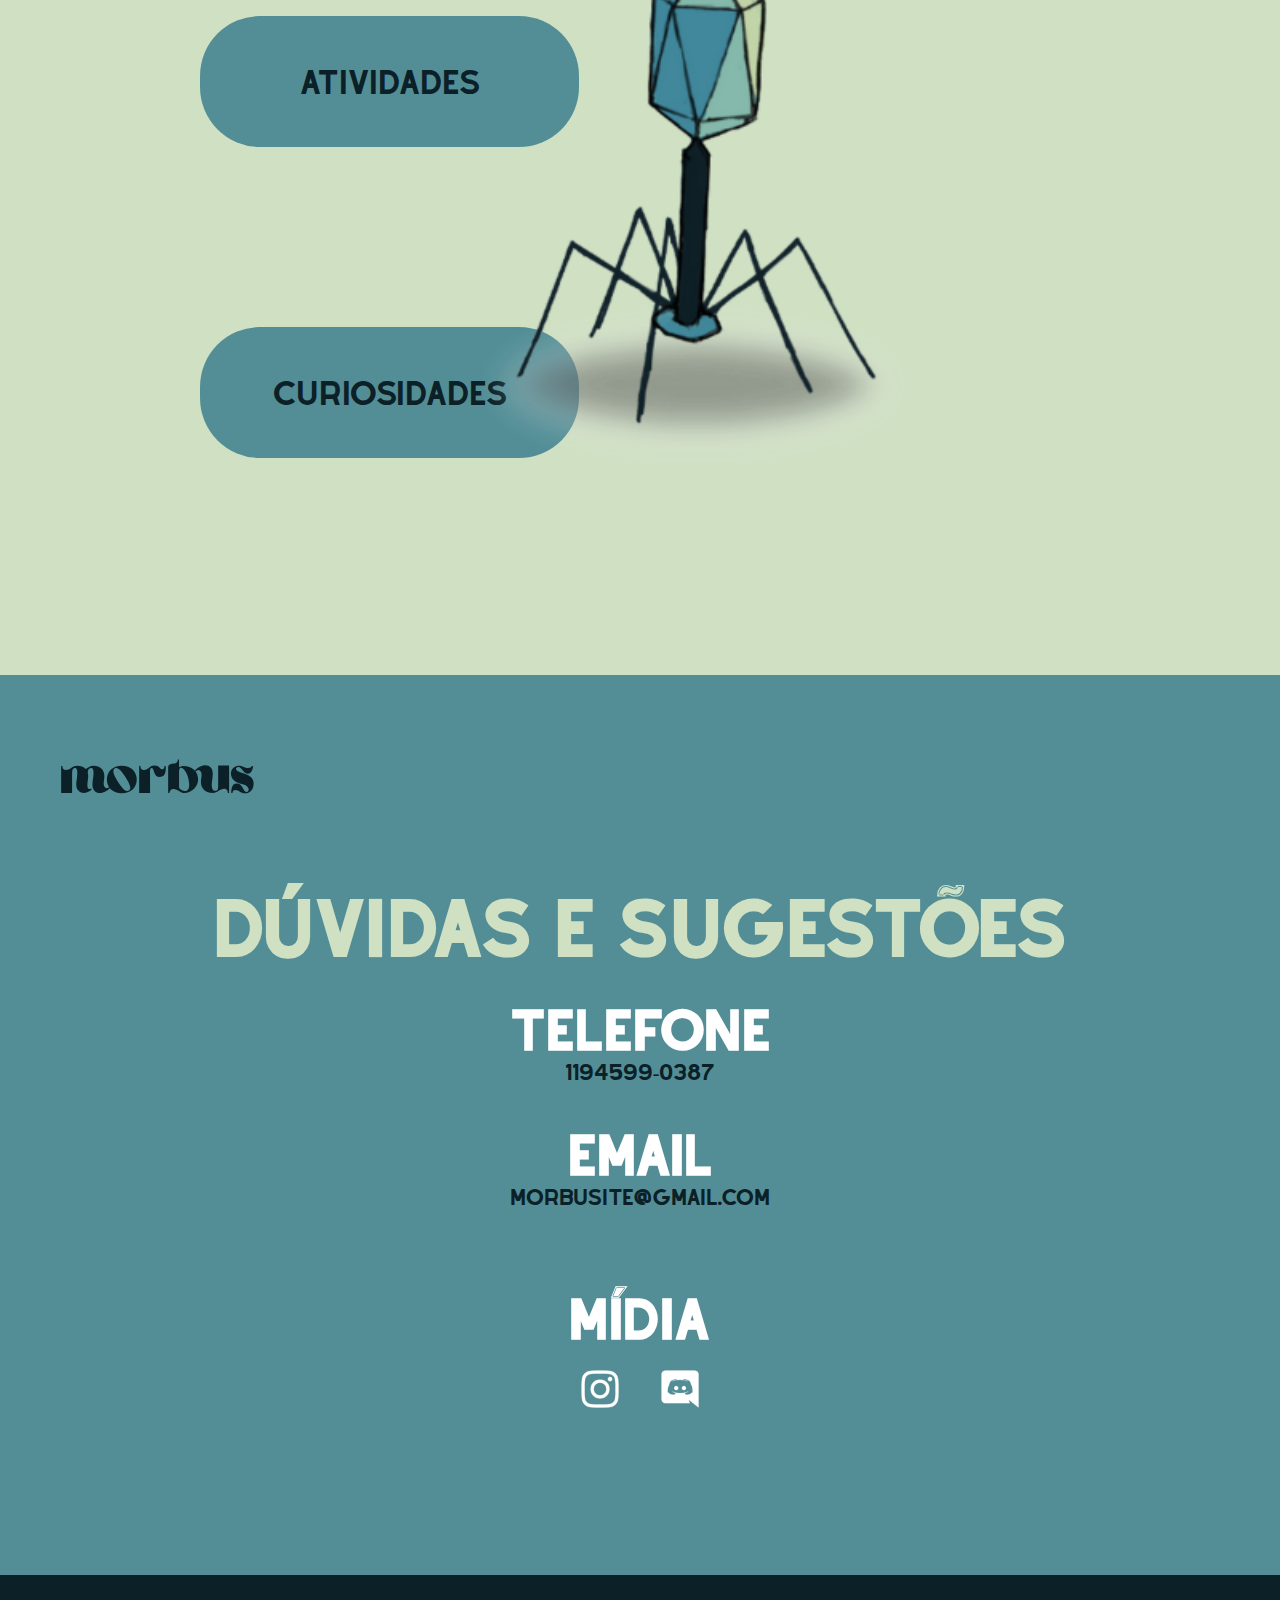
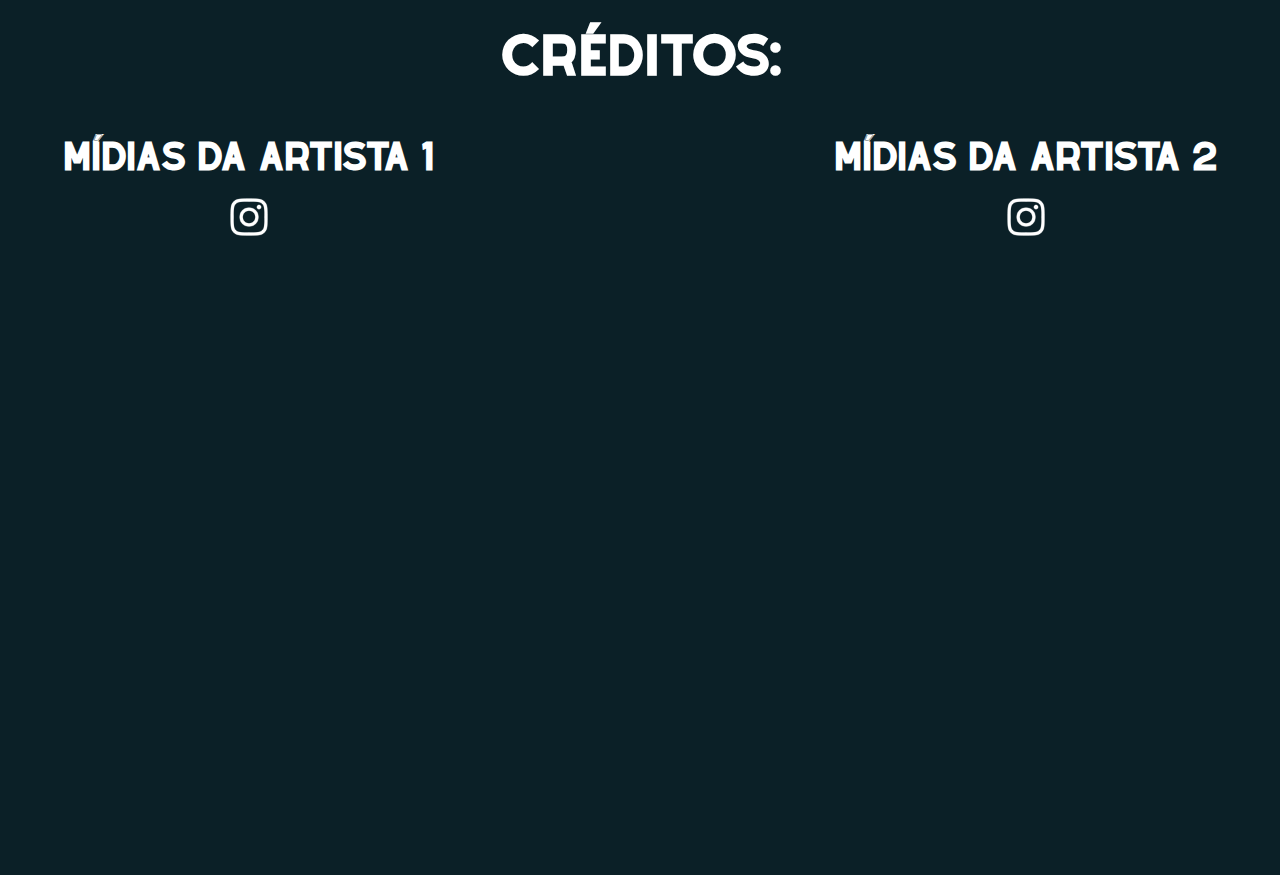
==== commit 4272d467: "obaaaaaaaaa" ====
--- a/index.html
+++ b/index.html
@@ -11,8 +11,9 @@
 
 <body>
   <header>
+    
     <nav class="nav-cabecalho">
-      <div class="morbus"><a href="#">Morbus</a></div>
+      <div class="morbus-cab"><a href="#">Morbus</a></div>
       <div class="conteudo"><a href="#">Conteúdo</a></div>
       <div class="atividades"><a href="./quiz/quiz.html">Atividades</a></div>
       <div class="playlist"><a href="https://youtu.be/LYBG9bSDJ2Q?si=UFIwoGk3dbBVIgc-">Playlist</a></div>
@@ -31,7 +32,9 @@
         </div>
         <button class="botao-pergunta">
           <form action="pergunta usuario">
-            <input type="text" placeholder="Qual a sua pergunta?" id="pergunta-usuario" />
+            <input type="text" placeholder="Qual a sua pergunta?" 
+             id="pergunta-usuario" />
+
           </form>
         </button>
         <img src="./imagens/caveirinha-certa.png" alt="caveira" />
@@ -39,7 +42,7 @@
 
     </section>
     <section class="p2">
-      <h1 class="respiratorio">Virus: Sistema Respiratório</h1>
+      <h1 class="respiratorio">Vírus: Sistema Respiratório</h1>
       <div class="geral-2">
         <div class="corona">
           <img src="./imagens/covid.png" alt="" />
@@ -135,17 +138,7 @@
               vida orgânica
             </p>
           </div>
-          <div class="capsideo">
-            <h2>Capsídeo:</h2>
-            <p>
-              A estrutura de um vírus consiste em uma cobertura proteica
-              (capsídio) que envolve um ácido nucleico, o qual pode ser DNA,
-              RNA ou, mais raramente, os dois.
-            </p>
-          </div>
-        </div>
-        <img id="centrovirus" src="./imagens/virinhocentro.png" alt="imagem estrutura do virus" />
-        <div class="textos-baixo">
+
           <div class="lipidio">
             <h2>Lipídios:</h2>
             <p>
@@ -156,6 +149,17 @@
               hidrogênio.
             </p>
           </div>
+        </div>
+        <img id="centrovirus" src="./imagens/virinhocentro.png" alt="imagem estrutura do virus" />
+        <div class="textos-baixo">
+          <div class="capsideo">
+            <h2>Capsídeo:</h2>
+            <p>
+              A estrutura de um vírus consiste em uma cobertura proteica
+              (capsídio) que envolve um ácido nucleico, o qual pode ser DNA,
+              RNA ou, mais raramente, os dois.
+            </p>
+          </div>
           <div class="envelope">
             <h2>Envelope:</h2>
             <p>
@@ -170,7 +174,7 @@
       </div>
     </section>
     <section class="p4">
-      <h1 class="digestorio">Virus: Sistema Digestório</h1>
+      <h1 class="digestorio">Vírus: Sistema Digestório</h1>
       <div class="geral-4">
         <div class="arbovirus">
           <img id="herpebolinha" src="./imagens/herpe.png" alt="" />
@@ -315,7 +319,7 @@
     </section>
     <section class="p6">
       <div class="geral-6">
-        <div class="morbus-p6"><a href="#">Morbus</a></div>
+        <div class="morbus-p6"><a href="#">morbus</a></div>
         <div class="botao-atividade">
           <a href="./quiz/quiz.html"><button>Atividades</button></a>
         </div>
@@ -327,7 +331,7 @@
     </section>
     <section class="p7" id="contato">
       <div class="geral-7">
-        <div class="morbus-p7"> <a href="#">Morbus</a> </div>
+        <div class="morbus-p7"> <a href="#">morbus</a> </div>
          <h2>Dúvidas e sugestões</h2>
         <div class="centro">
          
--- a/style.css
+++ b/style.css
@@ -4,6 +4,23 @@
     box-sizing: border-box;
 }
 
+
+@font-face {
+    font-family: alyssum;
+    src: url(./fontes/Alyssum-Sans.woff);
+  }
+
+  @font-face {
+    font-family: ahsing;
+    src: url(./fontes/Ahsing-Regular.otf);
+    font-weight: bold;
+  }
+
+  @font-face {
+    font-family: neue;
+    src: url(./fontes/NeueMachina-Ultrabold.otf);
+  }
+
 header{
     background-color:#CFE0C3;    
     height: 75px;
@@ -30,18 +47,18 @@
     width: 100%;
     gap: 30px 100px;
     padding: 16px 100px 16px 23px;
+    
 }
 
 .nav-cabecalho a{
-    font-size: 30px;
-   
-}
-
-
-
-.morbus{
-    font-family: 'Gill Sans', 'Gill Sans MT', Calibri, 'Trebuchet MS', sans-serif;
+    font-size: 25px;
+   font-family: alyssum;
+}
+
+.morbus-cab a{
+    font-family:ahsing;
     font-weight: 800;
+    font-size: 40px;
 }
 
 .morbus:hover,
@@ -50,15 +67,16 @@
     transform: scale(1.03);
 }
 
-.conteudo, .atividades, .playlist, .contato{
-    
-    font-family: aly;
-}
+
 
 .titulo-texto{
     padding: 150px 0px 40px 100px;
-}
-
+    font-family: ahsing;
+}
+
+.p1 h1{
+    font-size: 70px;
+}
 
 .p1{
     display: flex;
@@ -84,7 +102,7 @@
     color: #fff;
     width: 360px;
     height: 210px;
-    font-size: 30px;
+    font-size: 28px;
     font-family: neue;
 }
 
@@ -102,20 +120,20 @@
     background-color: #CFE0C3;
     width: 400px;
     height:60px ;
-    font-size:30px ;
+
     border: none;
 }
 
   input[type="text"] {
     outline: none;
     border: none;  
-  }s
+    font-family: alyssum;
+  }
 
 #pergunta-usuario::placeholder{
-    font-size: 30px;
+    font-size: 20px;
     color: black;
 }
-
 
 .p2,
 .p3,
@@ -127,7 +145,14 @@
 .digestorio{
     color: #538E96;
     text-align: center;
-    font-size: 70px;
+    font-size: 60px;
+    font-family: alyssum;
+}
+
+.botao-corona a, .botao-vsr a, .botao-influenza a,
+.botao-arbovirus a, .botao-herpesvirus a, .botao-enterovirus a{
+    font-family: neue;
+    color: #0B2027;
 }
 
 .geral-2{
@@ -202,6 +227,26 @@
     height: 440px;
 }
 
+.material h2,
+.capsideo h2,
+.lipidio h2,
+.envelope h2{
+    font-family: alyssum;
+    font-size: 35px;
+}
+
+.material p,
+.capsideo p,
+.lipidio p,
+.envelope p{
+    font-family: neue;
+    font-size: 20px;
+}
+
+.material, .capsideo{
+    margin-top: 80px;
+}
+
 .geral-4{
     display: flex;
     justify-content: center;
@@ -247,13 +292,19 @@
 
 .p5 button{
     background-color: #538E96;
-    color: black;
+    color: #0B2027;
     border: none;
     border-radius: 60px;
     width: 270px;
     height: 69px;
-    font-size: 30px;
-
+    font-size: 25px;
+    font-family: neue;
+}
+
+.p5 h2{
+    font-family: alyssum;
+    font-size: 20px;
+    margin-top: 20px;
 }
 
 .cv,
@@ -309,10 +360,20 @@
 
 .morbus-p6{
     padding:  80px 60px;
-    font-family: 'Gill Sans', 'Gill Sans MT', Calibri, 'Trebuchet MS', sans-serif;
-    font-weight: 800;
-}
-
+    font-family: ahsing;
+    font-weight: 100;
+}
+
+.morbus-p6 a{
+    font-size: 50px;
+    color: #0B2027;
+}
+
+.botao-atividade button,
+ .botao-curiosidade button{
+    font-family: alyssum;
+    color: #0B2027;
+}
 .p7{
     background-color: #538E96;
     height: 100svh;
@@ -321,15 +382,22 @@
 
 .morbus-p7{
     padding:  80px 60px;
-    font-family: 'Gill Sans', 'Gill Sans MT', Calibri, 'Trebuchet MS', sans-serif;
+    font-family: ahsing;
     font-weight: 800;
 }
+
+.morbus-p7 a{
+    font-size: 50px;
+    color: #0B2027;
+}
+
 
 .geral-7 h2{
     color: #CFE0C3;
-    font-size: 80px;
-    display: flex;
-    justify-content: center;
+    font-size: 70px;
+    display: flex;
+    justify-content: center;
+    font-family: alyssum;
 }
 
 .geral-7 h3{
@@ -359,8 +427,14 @@
 .p8 h1{
     display: flex;
     justify-content: center;
-    font-size: 80px;
+    font-size: 50px;
     padding-top: 50px;
+    font-family: alyssum;
+}
+
+.p8 h2{
+    font-family: alyssum;
+    font-size: 35px;
 }
 
 .geral-8{
@@ -380,8 +454,8 @@
 }
 
 .geral-8 img{
-    height: 74px;
-    width: 74px;
+    height: 80px;
+    width: 80px;
 }
 
 .telefone {
@@ -401,23 +475,26 @@
 .centro {
     display: flex;
     flex-direction: column;
-    justify-content:left;
-    align-items:flex-start;
+    justify-content:center;
+    align-items:center;
     width: fit-content;
     gap: 40px;
+    font-family: alyssum;
 }
 
 .centro h3 {
-    font-size: 70px;
+    font-size: 50px;
 }
 
 .centro p{
-    font-size: 30px;
+    font-size: 20px;
+    color: #0B2027;
 }
 
 .midias {
     display: flex;
     flex-direction: column;
+    align-items: center;
 }
 .midias a img {
     width: 80px;
@@ -441,9 +518,10 @@
     justify-content: center;
     align-items: center;
     padding-inline: 300px;
-    font-size: 50px;
+    font-size: 30px;
     margin-top: 120px;
     text-align: center;
+    font-family: neue;
 }
 
 .p4 .texto-virus  {
@@ -452,10 +530,10 @@
     justify-content: center;
     align-items: center;
     padding-inline: 300px;
-    font-size: 50px;
+    font-size: 30px;
     margin-top: 120px;
     text-align: center;
-
+    font-family: neue;
 }
 
 .cabecalho-textos-virus {
@@ -500,7 +578,7 @@
     left: 500px;
     margin-bottom: 600px;
     z-index: 999;
-    border: 1px solid black;
+    border: 1px solid #538E96;
     padding: 20px;
     background-color: #CFE0C3;
     border-radius: 16px;
@@ -509,10 +587,16 @@
 .popup h3,.popup1 h3, .popup2 h3, .popup3 h3, .popup4 h3, .popup5 h3 {
     display: flex;
     justify-content: center;
+    font-family: alyssum;
+    font-size: 20px;
+    color: #0B2027;
 }
 
 .popup p, .popup1 p, .popup2 p , .popup3 p, .popup4 p, .popup5 p{
     text-align: center;
+    font-family: neue;
+    font-size: 15px;
+    color: #0B2027;
 }
 
 .paravermais {
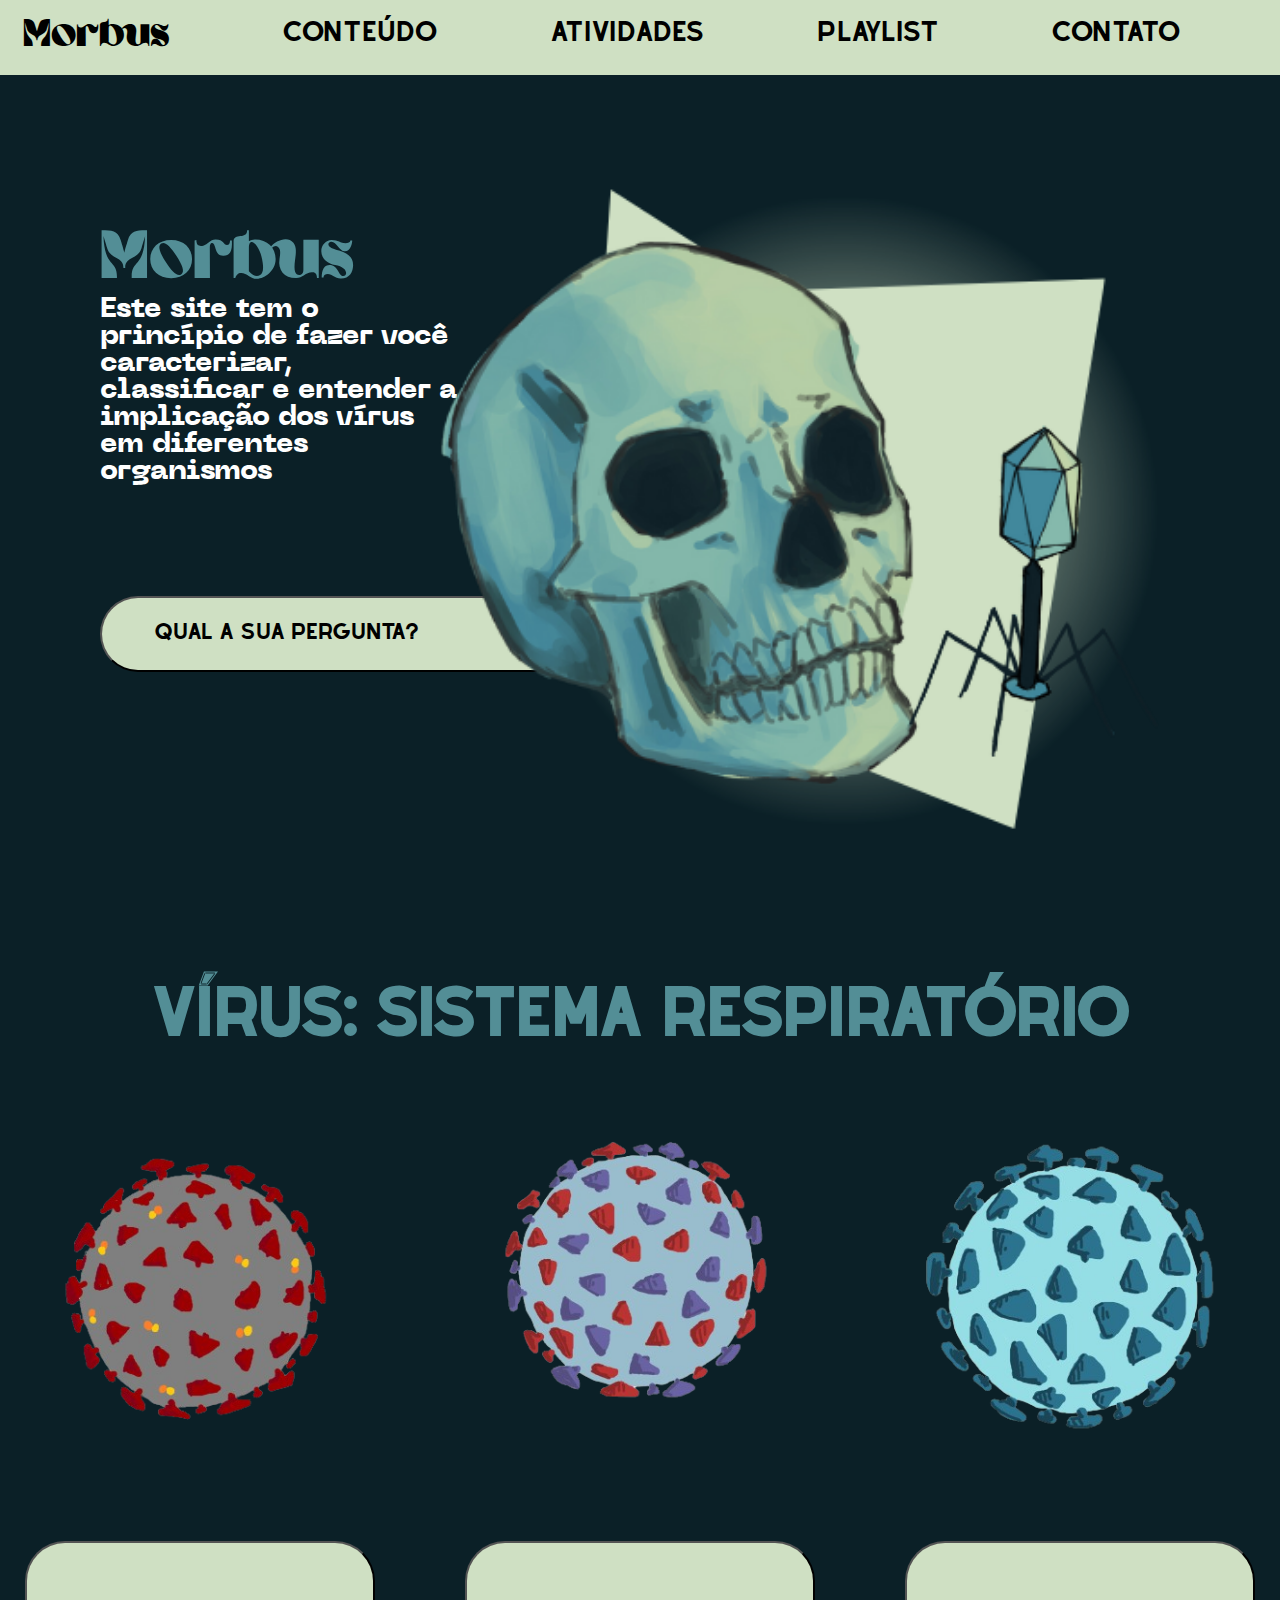
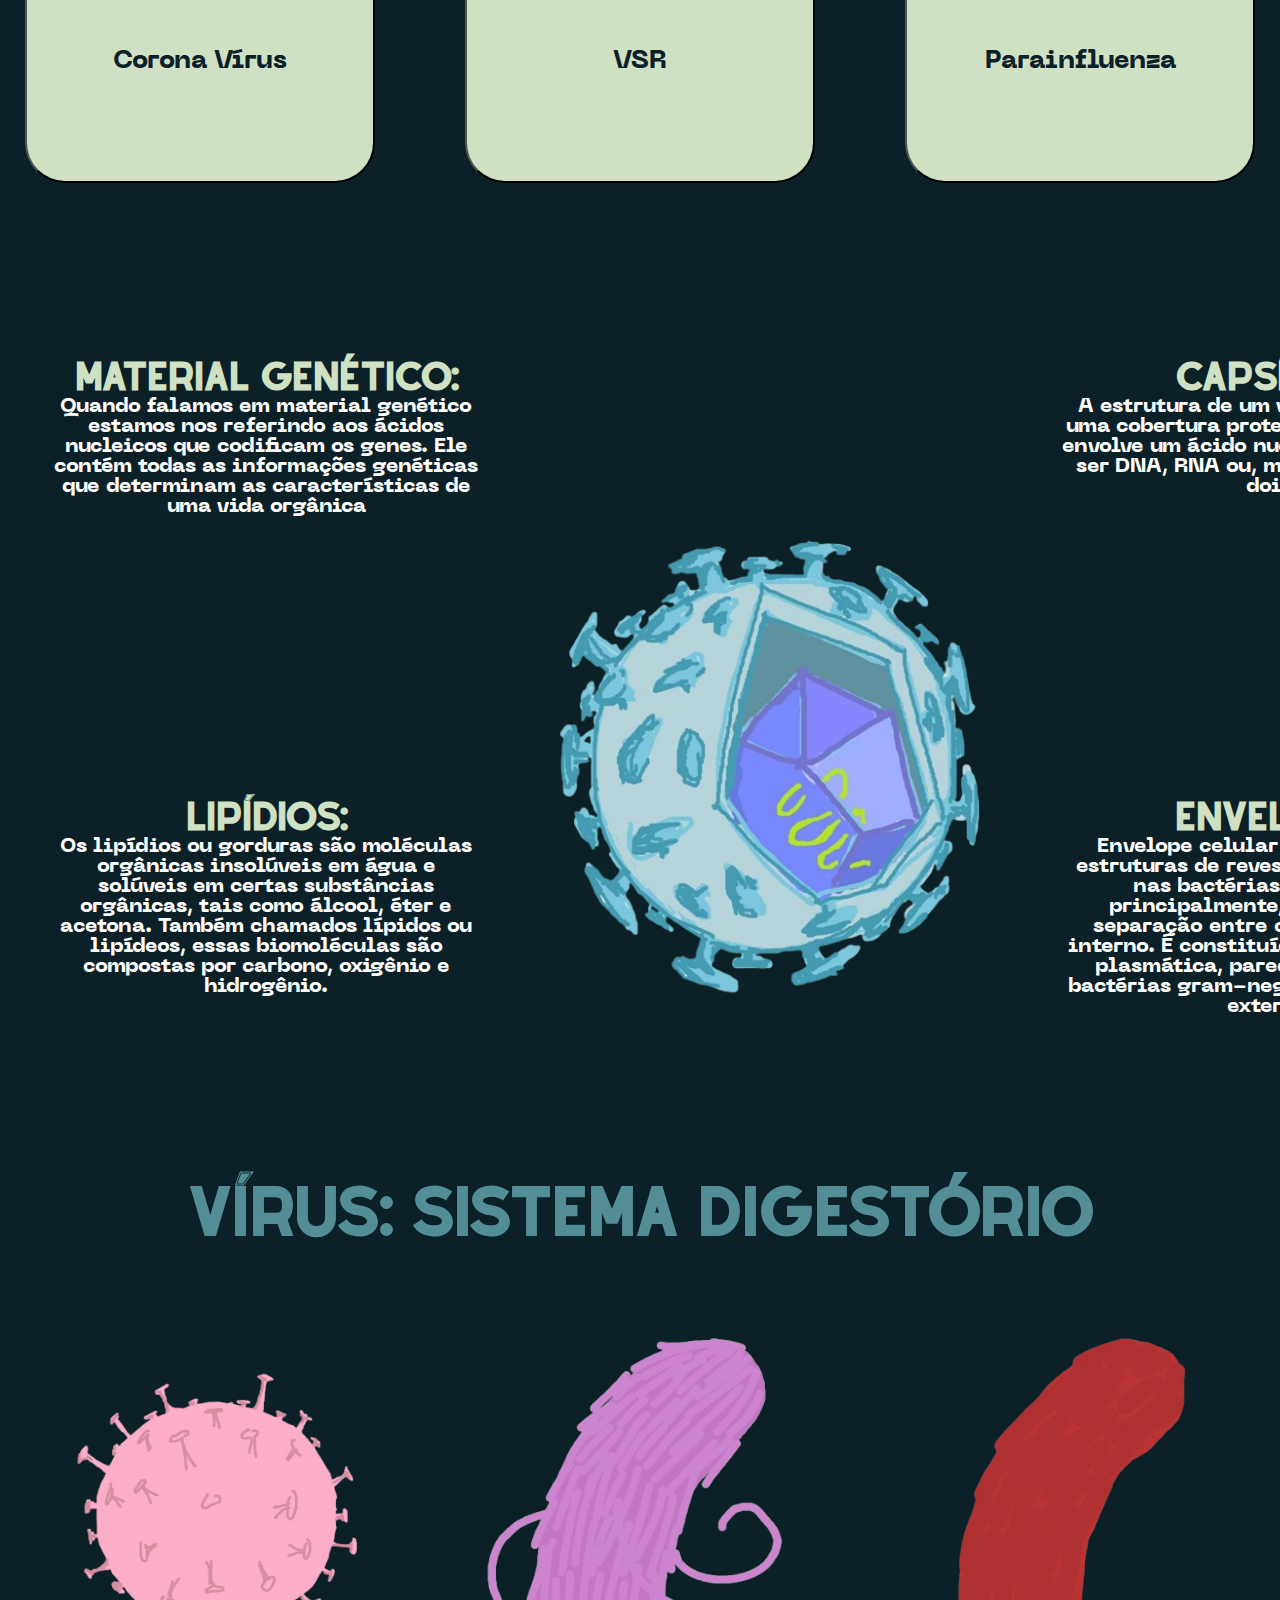
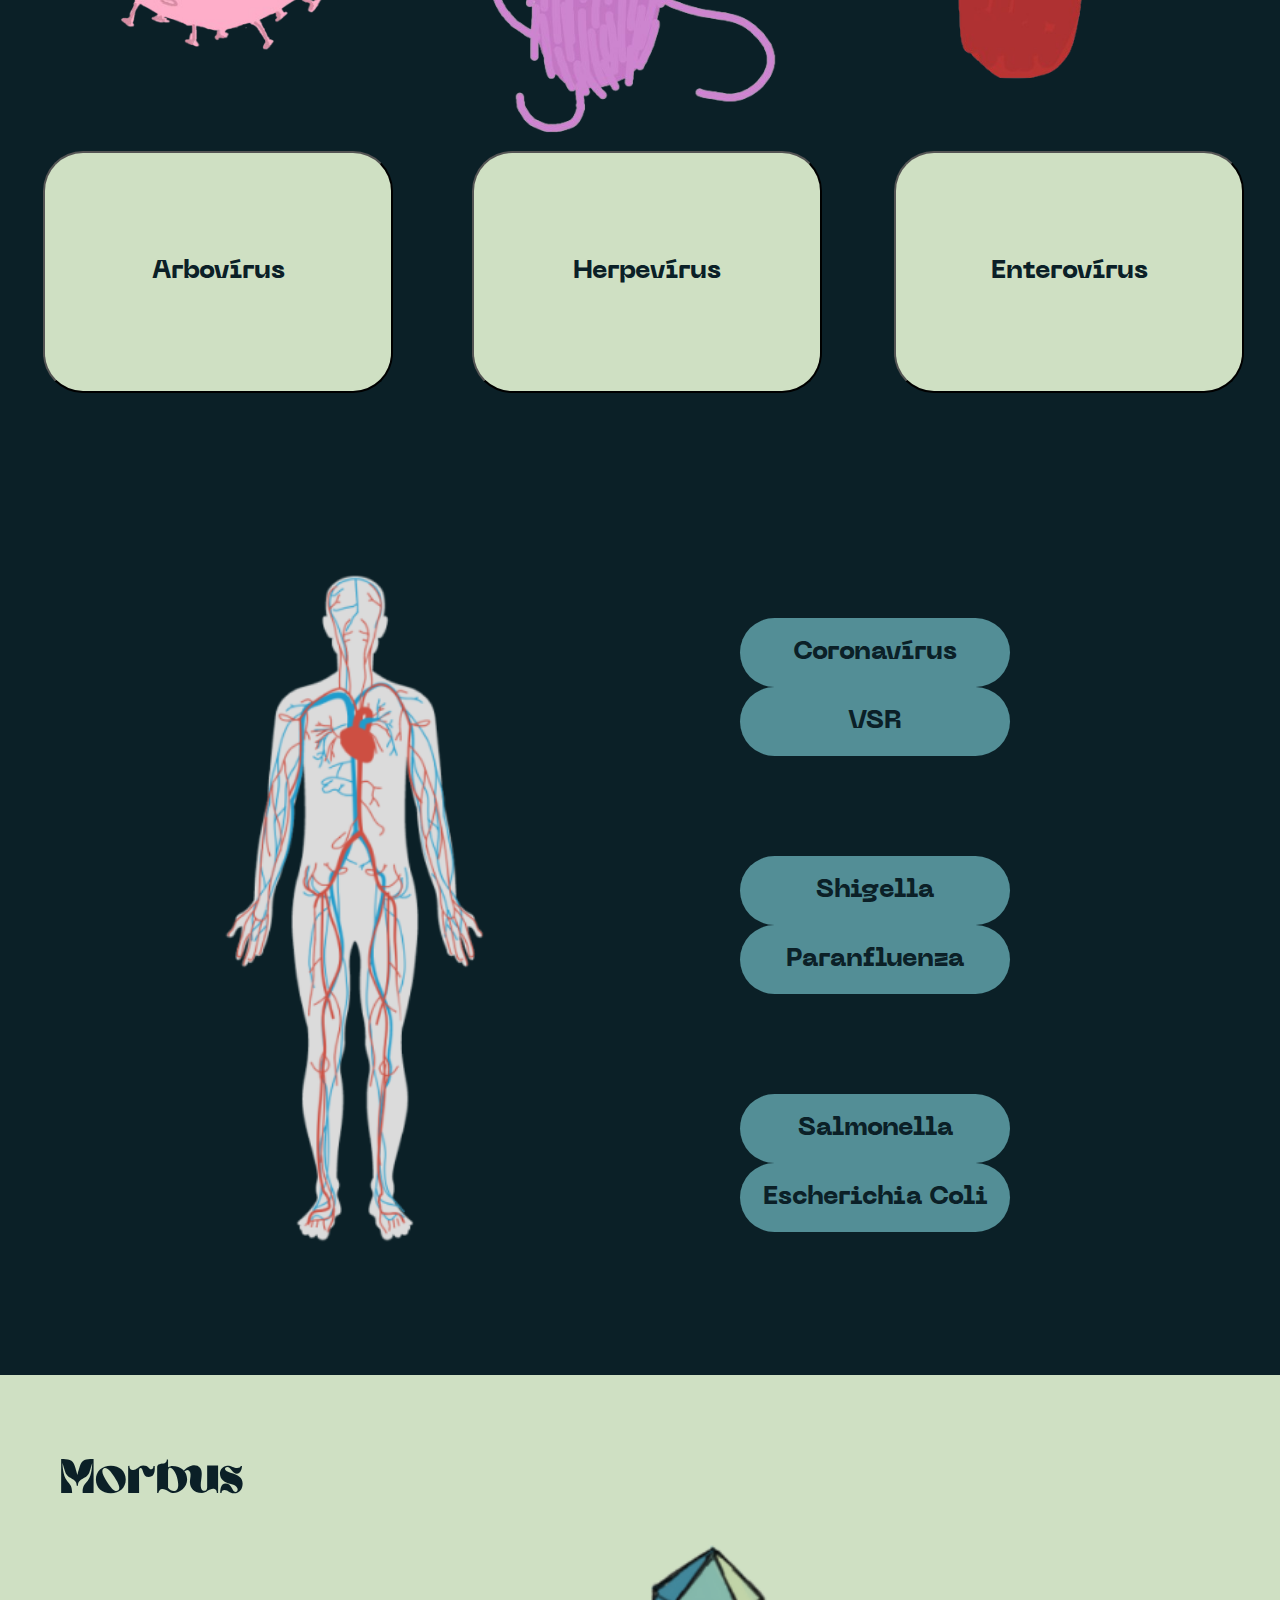
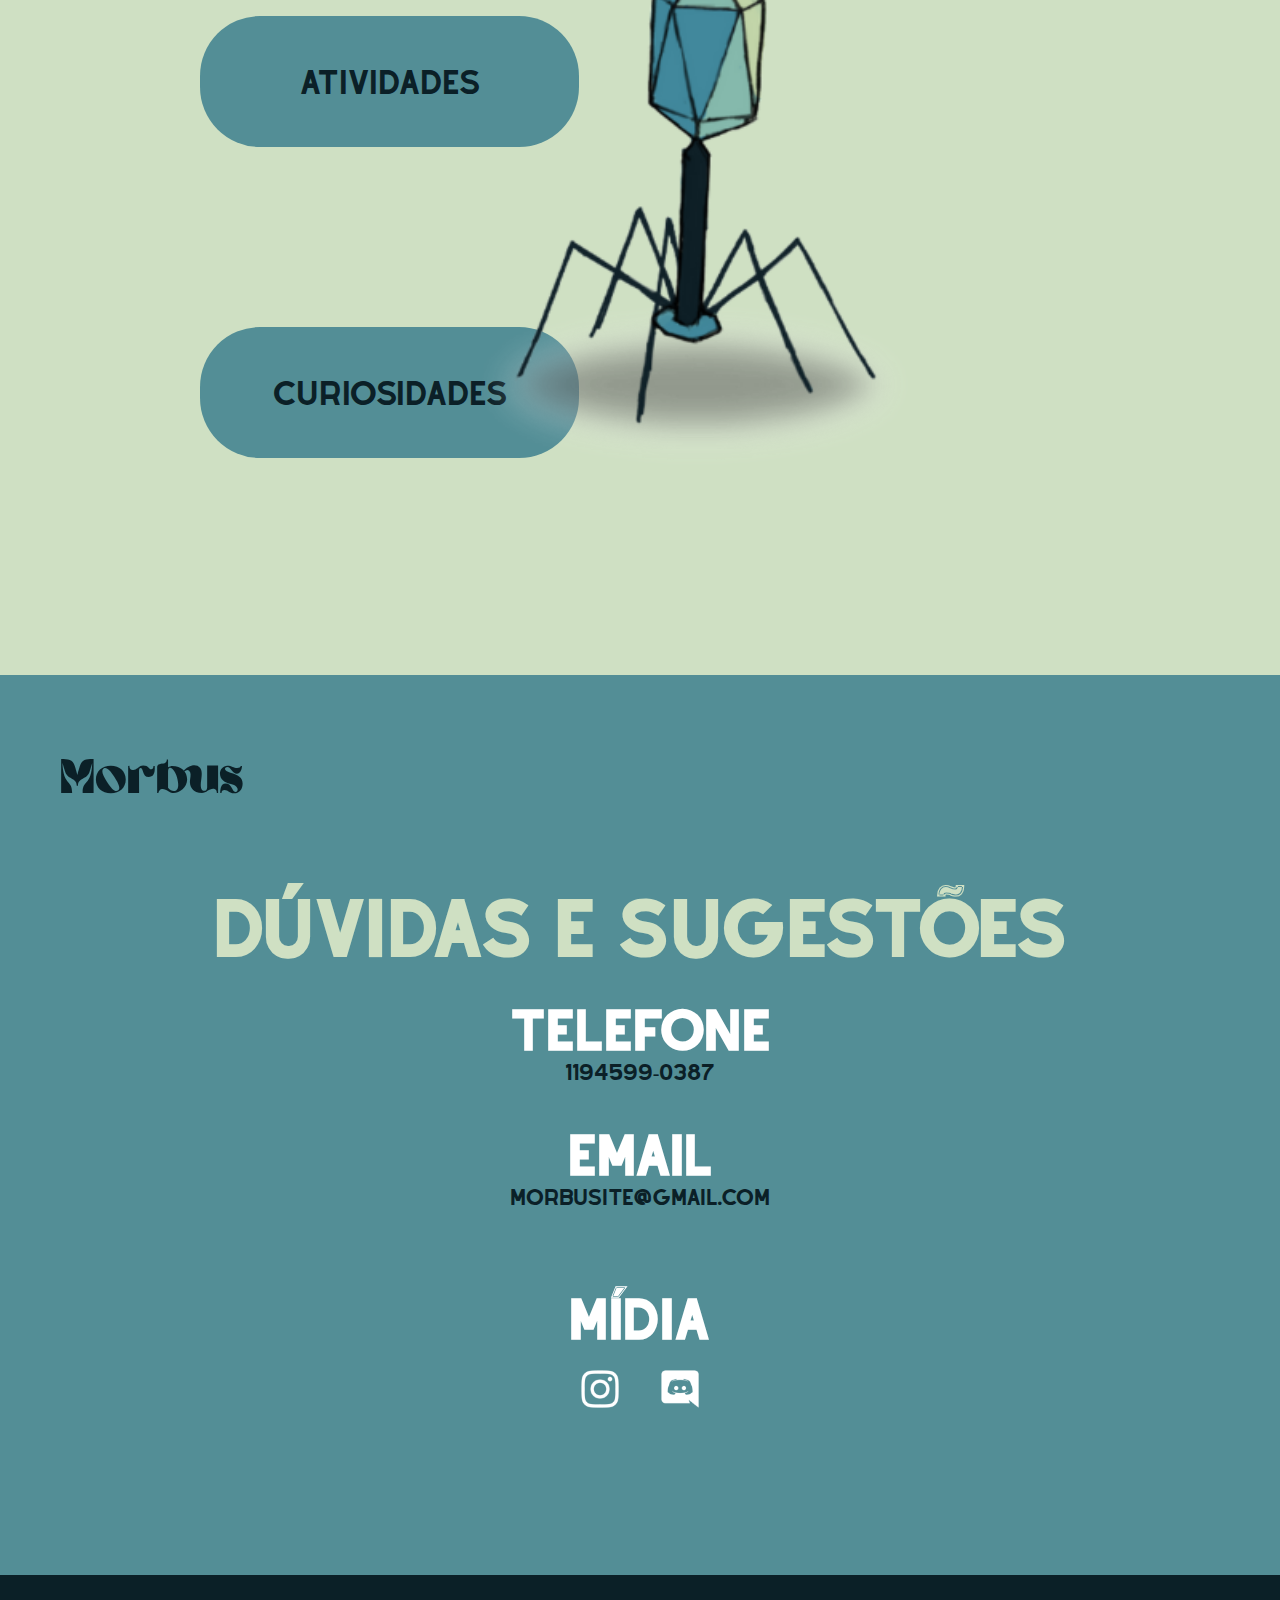
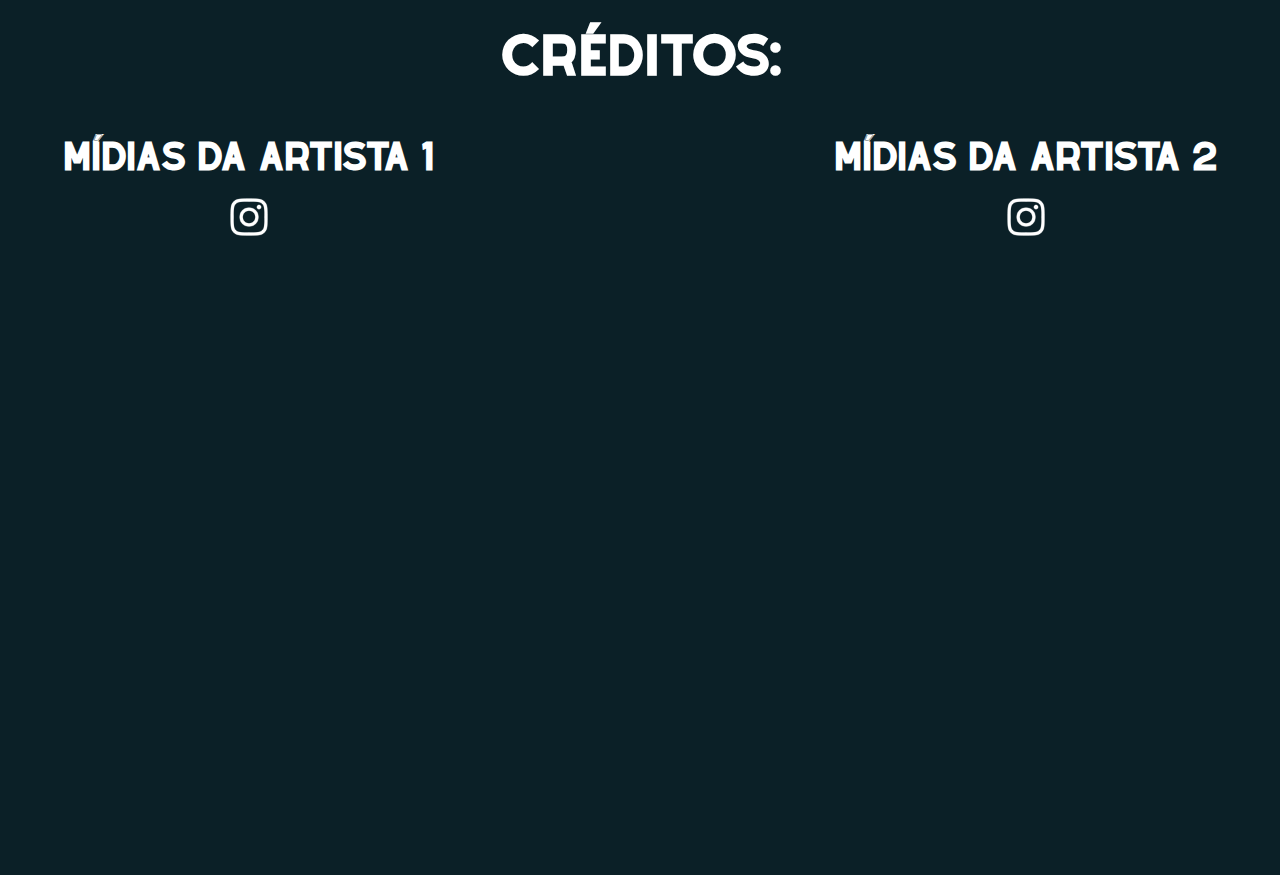
==== commit 398d1b12: "A" ====
--- a/index.html
+++ b/index.html
@@ -14,7 +14,7 @@
     
     <nav class="nav-cabecalho">
       <div class="morbus-cab"><a href="#">Morbus</a></div>
-      <div class="conteudo"><a href="#">Conteúdo</a></div>
+      <div class="botao-conteudo"><a href="#">Conteúdo</a></div>
       <div class="atividades"><a href="./quiz/quiz.html">Atividades</a></div>
       <div class="playlist"><a href="https://youtu.be/LYBG9bSDJ2Q?si=UFIwoGk3dbBVIgc-">Playlist</a></div>
       <div class="contato"><a href="#contato">Contato</a></div>
@@ -22,6 +22,12 @@
   </header>
   <main>
     <section class="p1">
+      <div class="caixa-conteudo">
+        <a href="#p2"><button>Vírus: Sistema Respiratório</button></a>
+        <a href="#p3"><button>Estrutura do Vírus</button></a>
+        <a href="#p4"><button>Vírus: Sistema Digestório</button></a>
+        <a href="#p5"><button>Vírus no Corpo</button></a>
+      </div>
       <div class="geral">
         <div class="titulo-texto">
           <h1 class="titulo-morbus">Morbus</h1>
@@ -41,7 +47,7 @@
       </div>
 
     </section>
-    <section class="p2">
+    <section class="p2" id="p2">
       <h1 class="respiratorio">Vírus: Sistema Respiratório</h1>
       <div class="geral-2">
         <div class="corona">
@@ -126,7 +132,7 @@
         </p>
       </div>
     </section>
-    <section class="p3">
+    <section class="p3" id="p3">
       <div class="geral-3">
         <div class="textos-cima">
           <div class="material">
@@ -173,7 +179,7 @@
         </div>
       </div>
     </section>
-    <section class="p4">
+    <section class="p4" id="p4">
       <h1 class="digestorio">Vírus: Sistema Digestório</h1>
       <div class="geral-4">
         <div class="arbovirus">
@@ -268,7 +274,7 @@
         </p>
       </div>
     </section>
-    <section class="p5">
+    <section class="p5" id="p5">
       <img class="corpo-original" src="./imagens/corpinho.png" alt="" />
       <h2 class="paravermais">Passe o mouse em cima para ver mais</h2>
       <div class="popup">
@@ -319,7 +325,7 @@
     </section>
     <section class="p6">
       <div class="geral-6">
-        <div class="morbus-p6"><a href="#">morbus</a></div>
+        <div class="morbus-p6"><a href="#">Morbus</a></div>
         <div class="botao-atividade">
           <a href="./quiz/quiz.html"><button>Atividades</button></a>
         </div>
@@ -331,7 +337,7 @@
     </section>
     <section class="p7" id="contato">
       <div class="geral-7">
-        <div class="morbus-p7"> <a href="#">morbus</a> </div>
+        <div class="morbus-p7"> <a href="#">Morbus</a> </div>
          <h2>Dúvidas e sugestões</h2>
         <div class="centro">
          
--- a/style.css
+++ b/style.css
@@ -48,6 +48,37 @@
     gap: 30px 100px;
     padding: 16px 100px 16px 23px;
     
+}
+
+
+.caixa-conteudo {
+    position: absolute;
+    display: none;
+    grid-template-columns: repeat(2, 1fr);
+    padding: 20px;
+    background-color: white;
+    border-radius: 16px;
+    gap: 6px;
+    left: 320px;
+    top: 100px;
+
+}
+
+.caixa-conteudo button {
+    border: none;
+    background-color: #0B2027;
+    color: white;
+    padding: 20px 10px;
+    border-radius: 16px;
+    font-family: alyssum;
+
+}
+
+.caixa-conteudo button:hover {
+    background-color: #538E96;
+    transition: 0.6s;
+    cursor: pointer;
+    padding: 22px 10px;
 }
 
 .nav-cabecalho a{
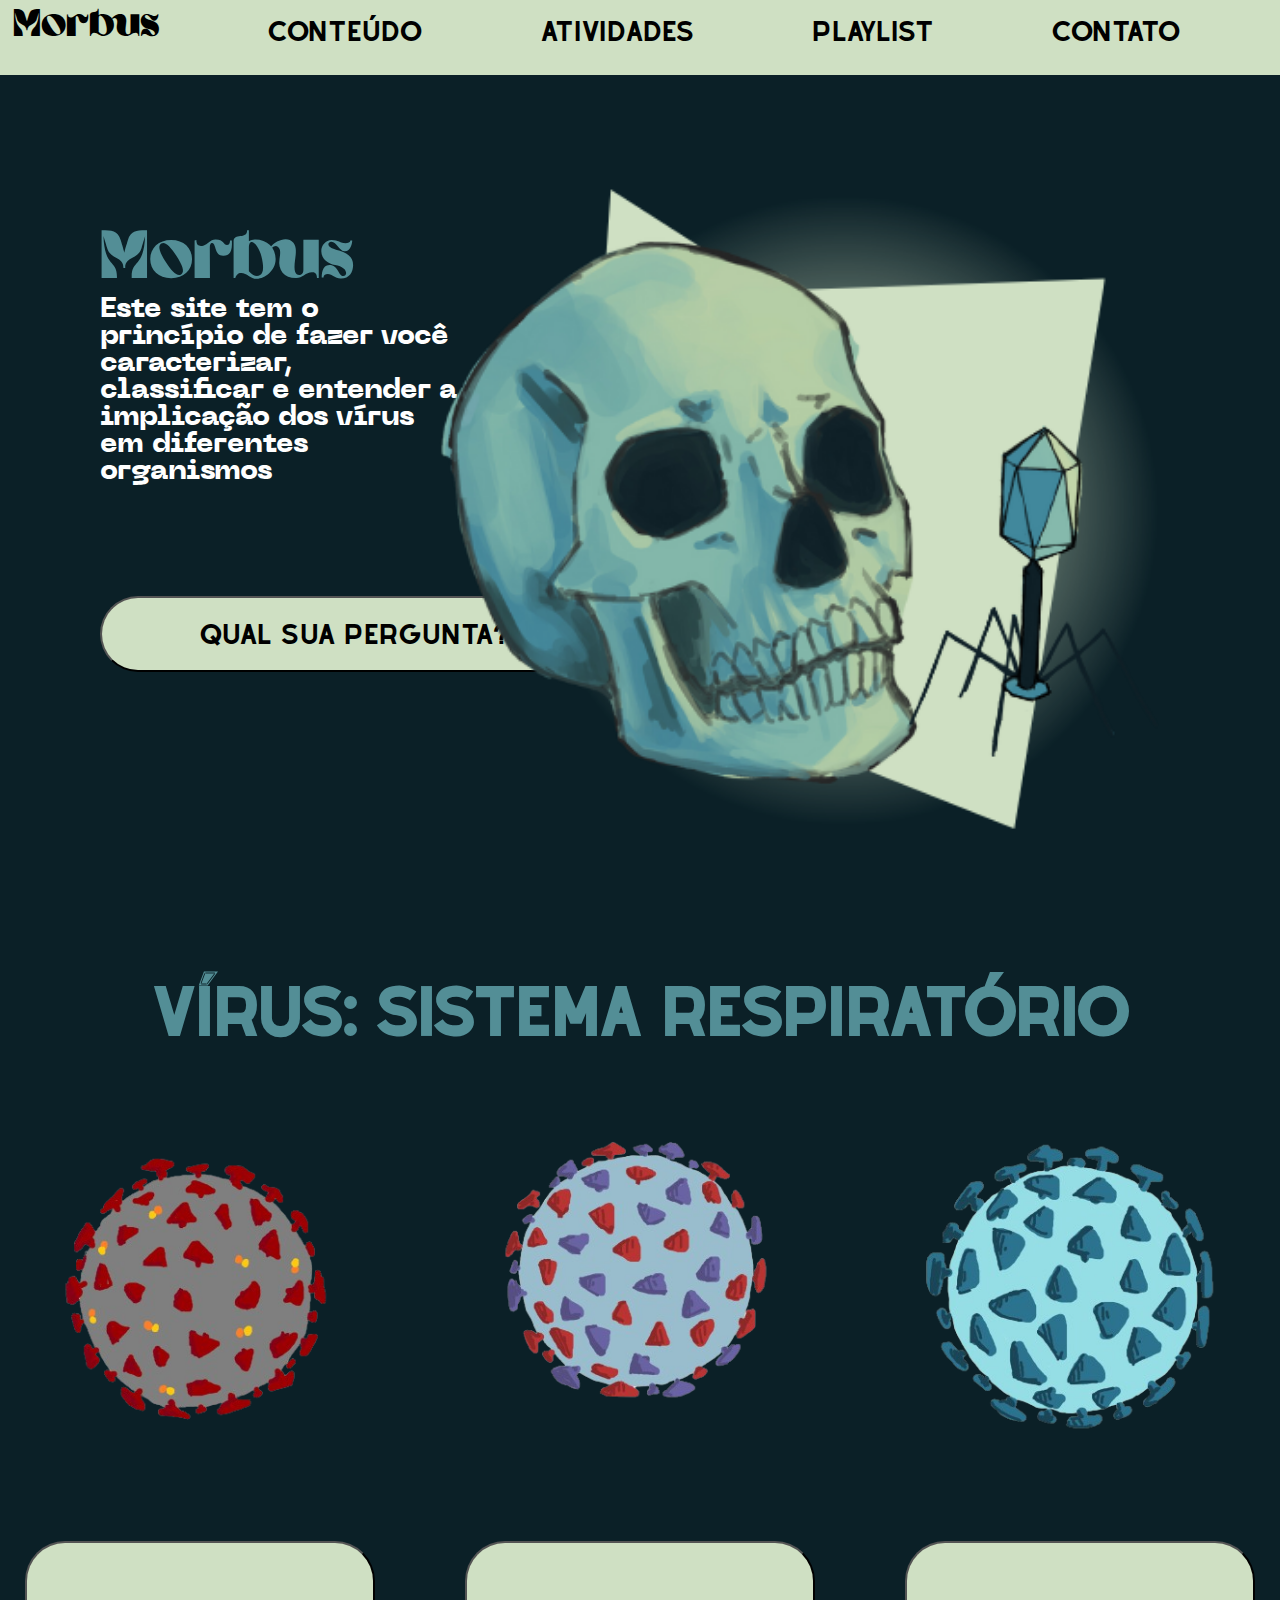
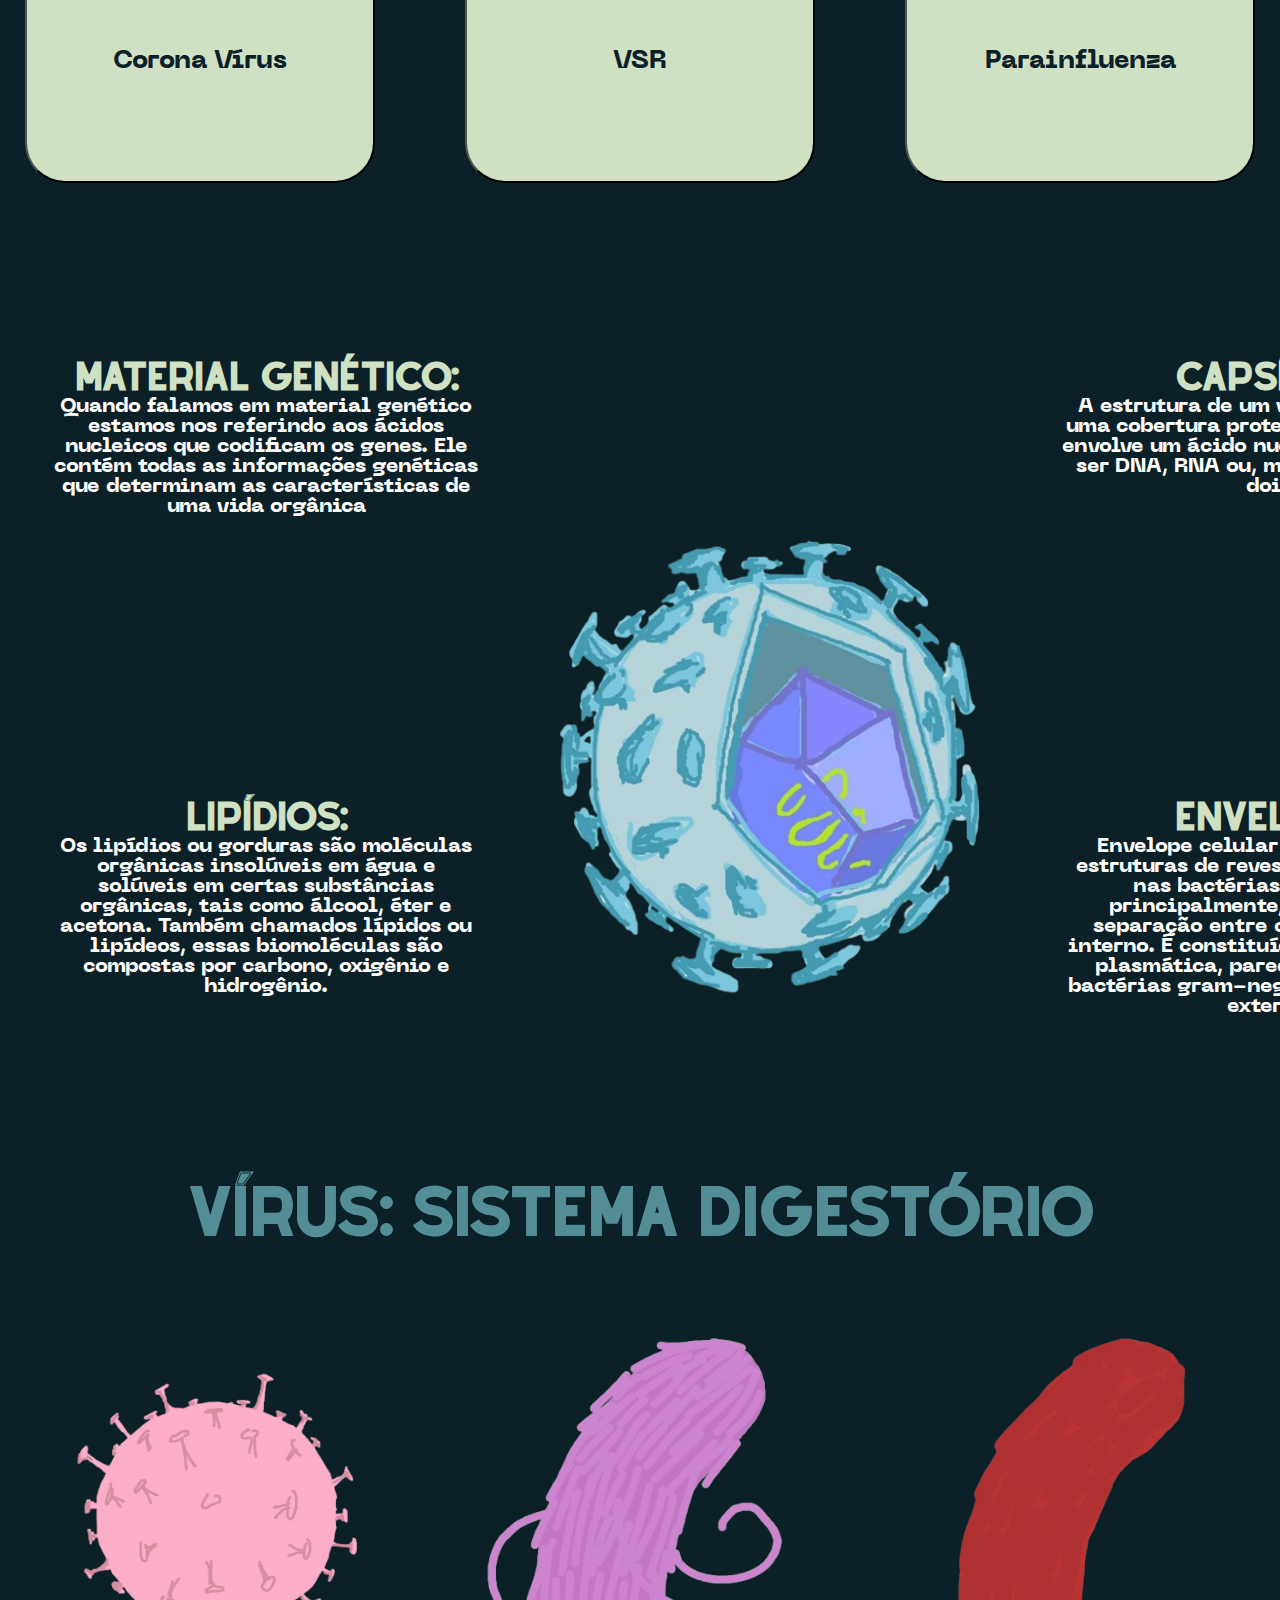
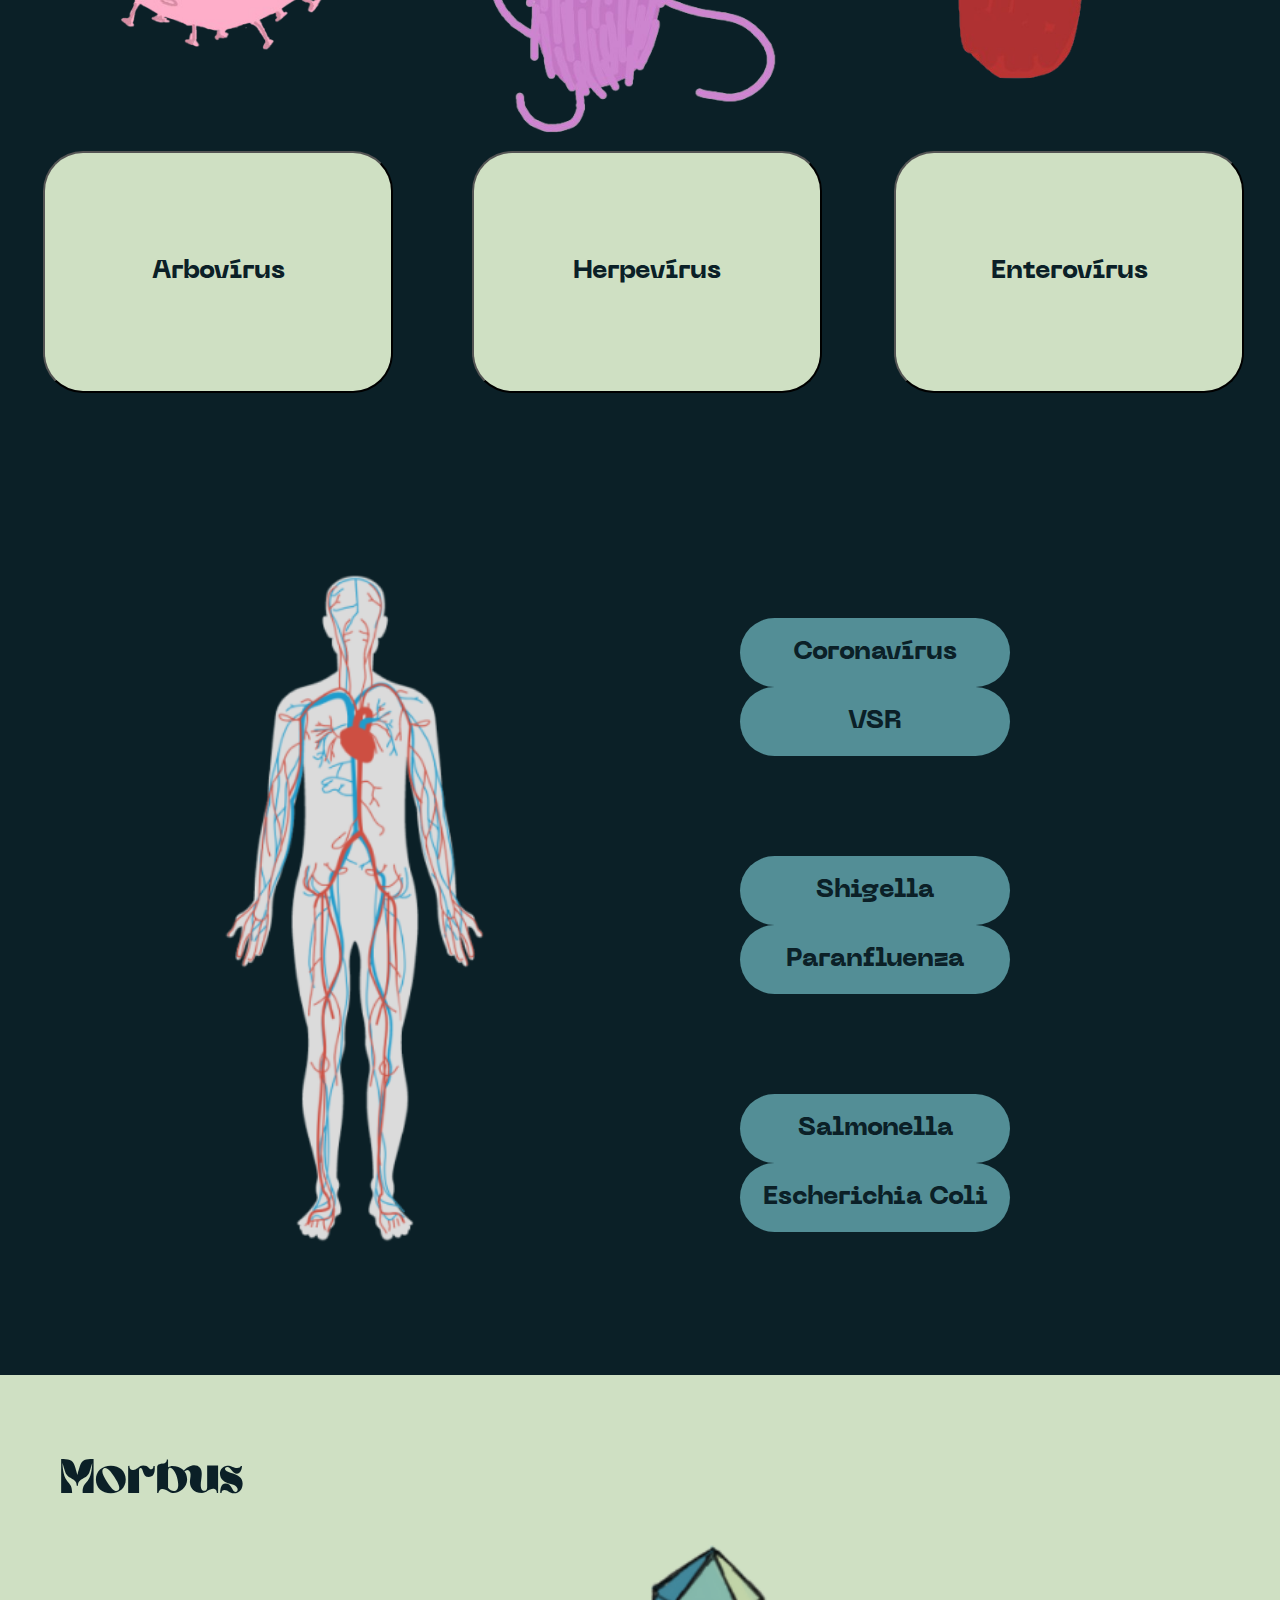
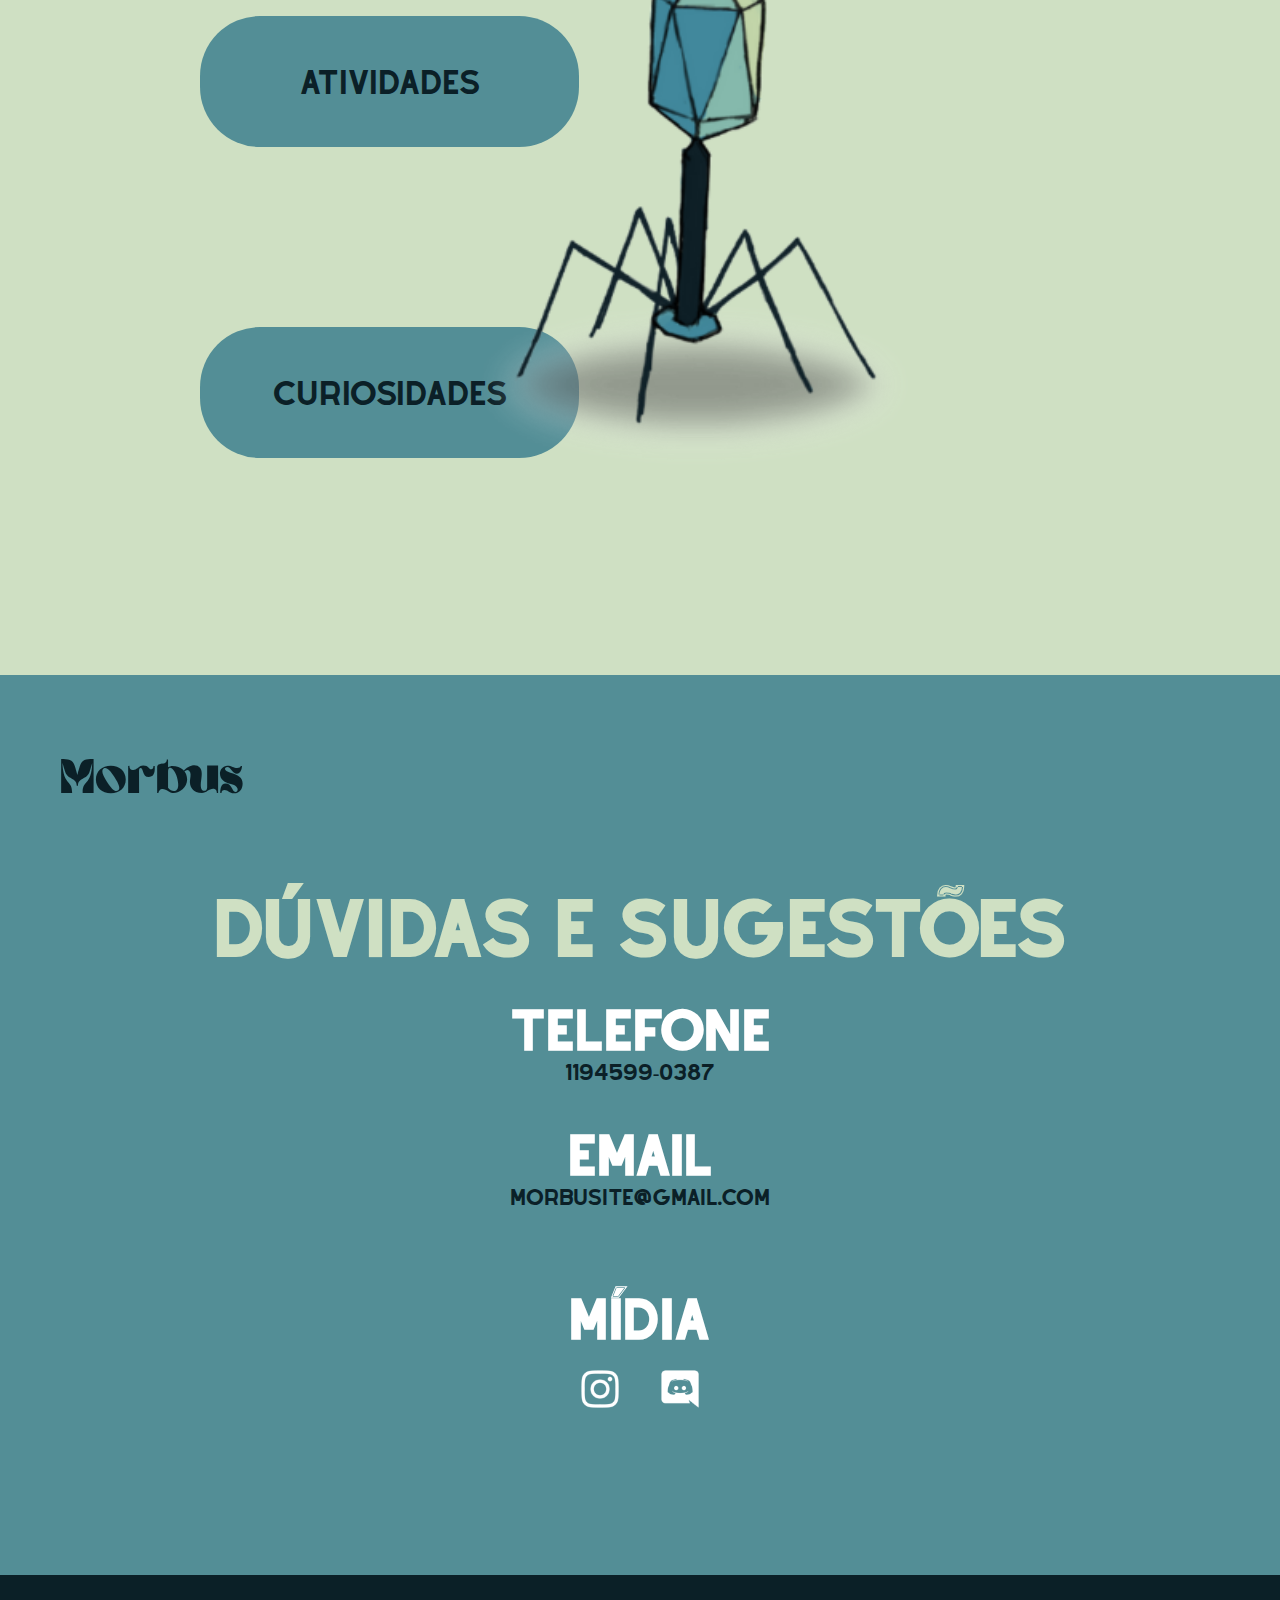
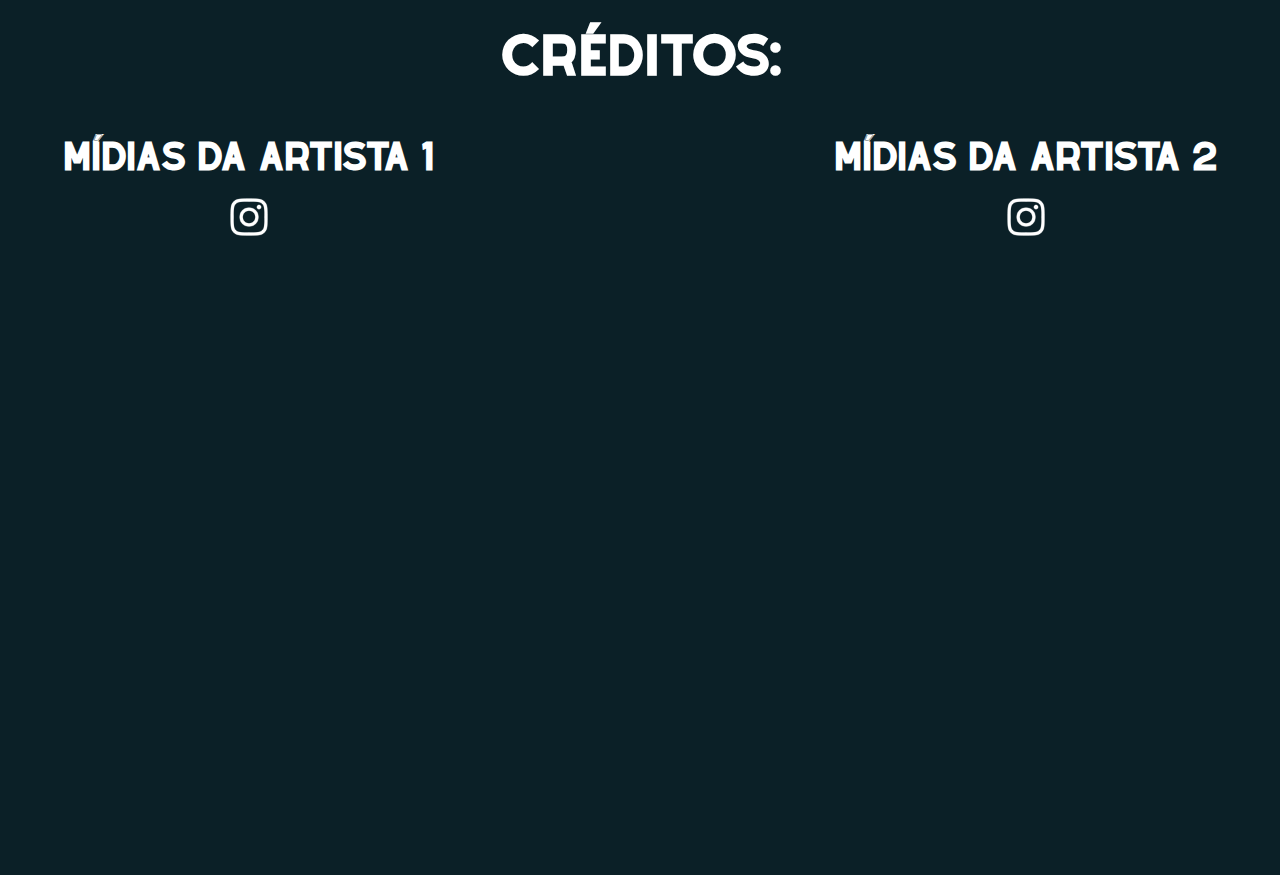
==== commit 0045c537: "agr vai" ====
--- a/index.html
+++ b/index.html
@@ -16,7 +16,7 @@
       <div class="morbus-cab"><a href="#">Morbus</a></div>
       <div class="botao-conteudo"><a href="#">Conteúdo</a></div>
       <div class="atividades"><a href="./quiz/quiz.html">Atividades</a></div>
-      <div class="playlist"><a href="https://youtu.be/LYBG9bSDJ2Q?si=UFIwoGk3dbBVIgc-">Playlist</a></div>
+      <div class="playlist"><a href="https://youtube.com/playlist?list=PLy3-IBp6pF5GB6UPt56tCyJrk21dh4Kgv&si=tMDTZ8PM3WMqzPMr" target="_blank">Playlist</a></div>
       <div class="contato"><a href="#contato">Contato</a></div>
     </nav>
   </header>
@@ -37,11 +37,7 @@
           </p>
         </div>
         <button class="botao-pergunta">
-          <form action="pergunta usuario">
-            <input type="text" placeholder="Qual a sua pergunta?" 
-             id="pergunta-usuario" />
-
-          </form>
+         <a href="https://docs.google.com/forms/d/e/1FAIpQLScSjR6lpTt8Jb6H7QIWOGA5ZBULh8HcZte3HHuUMx2TCJGrDg/viewform"target="_blank">Qual sua pergunta?</a>
         </button>
         <img src="./imagens/caveirinha-certa.png" alt="caveira" />
       </div>
@@ -356,8 +352,8 @@
             </h3>
             <div class="imgs">
               
-              <a href=""><img src="./imagens/insta.png" alt=""></a>
-              <a href="http://discordapp.com/users/1274413495202484369"><img src="./imagens/disc.png" alt=""></a>
+              <a href="https://www.instagram.com/morbus_virus?igsh=anc5a2l6MmpxYjMy&utm_source=qr"target="_blank"><img src="./imagens/insta.png" alt=""></a>
+              <a href="http://discordapp.com/users/1274413495202484369" target="_blank"><img src="./imagens/disc.png" alt=""></a>
             </div>
           </div>
         </div>
@@ -370,13 +366,13 @@
           <h2>Mídias da artista 1</h2>
           <div class="midiascredito">
 
-            <a href="https://www.instagram.com/nanami_77m?igsh=MXNlcjMyd2o3eDFmcA=="><img src="./imagens/insta.png" alt=""></a>
+            <a href="https://www.instagram.com/nanami_77m?igsh=MXNlcjMyd2o3eDFmcA=="target="_blank"><img src="./imagens/insta.png" alt=""></a>
           </div>
         </div>
         <div class="artista-2">
           <h2>Mídias da artista 2</h2>
           <div class="midiascredito">
-            <a href="https://www.instagram.com/jucaszsz?igsh=MW9qYTZyZXA4ZHdpMQ=="><img src="./imagens/insta.png" alt=""></a>
+            <a href="https://www.instagram.com/jucaszsz?igsh=MW9qYTZyZXA4ZHdpMQ==" target="_blank"><img src="./imagens/insta.png" alt=""></a>
           </div>
         </div>
       </div>
--- a/style.css
+++ b/style.css
@@ -50,6 +50,9 @@
     
 }
 
+.morbus-cab{
+    margin: -10px;
+}
 
 .caixa-conteudo {
     position: absolute;
@@ -71,7 +74,7 @@
     padding: 20px 10px;
     border-radius: 16px;
     font-family: alyssum;
-
+    width: 100%;
 }
 
 .caixa-conteudo button:hover {
@@ -145,21 +148,13 @@
     height: 76px;
     margin-left: 100px;
     margin-top: 50px;
-}
-
-.botao-pergunta input{
-    background-color: #CFE0C3;
-    width: 400px;
-    height:60px ;
-
-    border: none;
-}
-
-  input[type="text"] {
-    outline: none;
-    border: none;  
-    font-family: alyssum;
-  }
+    font-family: alyssum;
+}
+
+.botao-pergunta:hover{
+    transition: transform 0.1s ease-in-out;
+    transform: scale(1.03);
+}
 
 #pergunta-usuario::placeholder{
     font-size: 20px;
